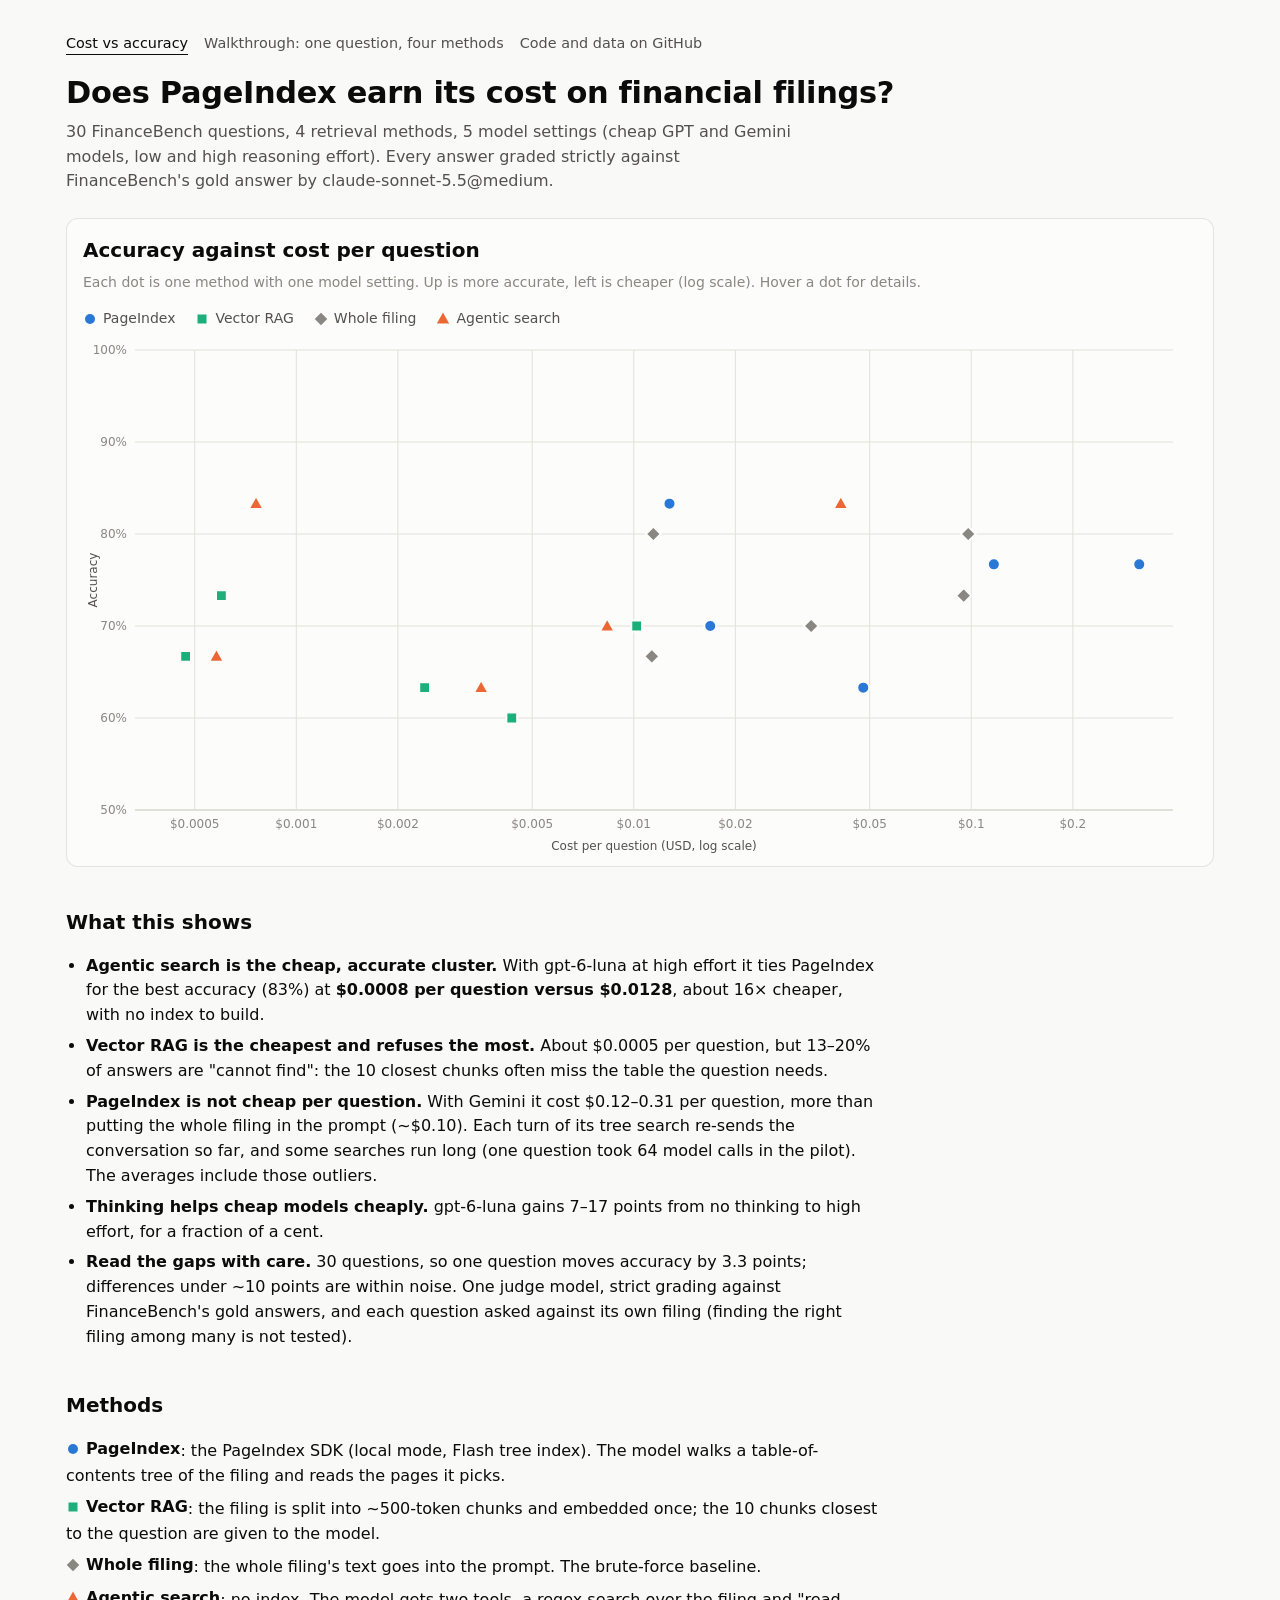
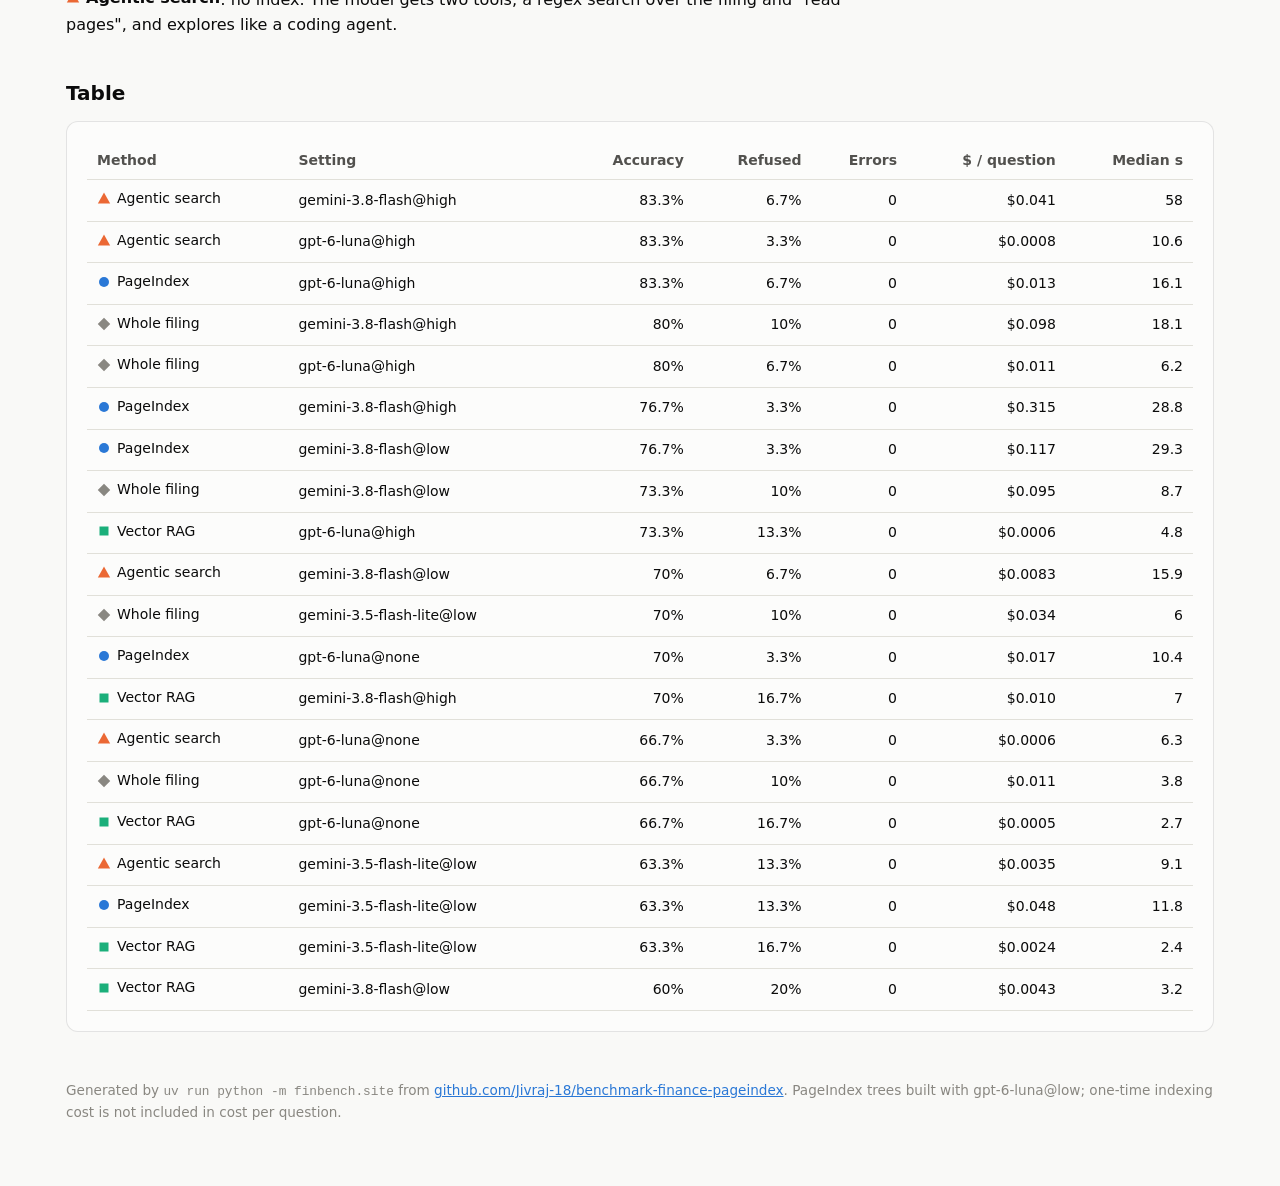
==== docs/index.html @ 3711886d "Add vector RAG, step-by-step walkthroughs, and a GitHub Pages site - vector-rag method: ~500-token c" ====
<!doctype html>
<html lang="en">
<head>
<meta charset="utf-8">
<meta name="viewport" content="width=device-width, initial-scale=1">
<title>PageIndex Cost vs Accuracy</title>
<meta name="description" content="PageIndex, vector RAG, whole-filing and agentic search on FinanceBench: accuracy against cost per question.">
<link rel="stylesheet" href="style.css">
<style>
  .chart-card { padding: 16px 16px 8px; }
  .legend { display: flex; flex-wrap: wrap; gap: 8px 20px; margin: 0 0 8px; font-size: 0.875rem; color: var(--ink-2); }
  #chart { width: 100%; height: auto; display: block; overflow: visible; }
  #chart text { fill: var(--muted); font-size: 12px; font-variant-numeric: tabular-nums; }
  #chart .axis-title { fill: var(--ink-2); font-size: 12px; }
  #chart .grid { stroke: var(--grid); stroke-width: 1; }
  #chart .base { stroke: var(--axis); stroke-width: 1; }
  #chart .mark { stroke: var(--surface); stroke-width: 2; }
  #chart .hit { fill: transparent; cursor: pointer; }
  #chart .hit:focus { outline: none; }
  #chart g.dot:focus-visible .mark, #chart g.dot.active .mark { stroke: var(--ink); }
  #chart .label { fill: var(--ink-2); font-size: 11px; }
  .tip {
    position: fixed; pointer-events: none; z-index: 10; display: none;
    background: var(--raised); color: var(--ink); border: 1px solid var(--border);
    border-radius: 8px; padding: 10px 12px; font-size: 0.8rem; line-height: 1.45;
    box-shadow: 0 4px 16px rgba(0, 0, 0, 0.12); min-width: 200px;
  }
  .tip b { font-weight: 600; }
  .tip .row { display: flex; justify-content: space-between; gap: 16px; }
  .tip .row span:first-child { color: var(--ink-2); }
</style>
</head>
<body>
<main>
  <nav class="site">
    <a href="index.html" aria-current="page">Cost vs accuracy</a>
    <a href="walkthrough.html">Walkthrough: one question, four methods</a>
    <a id="repo-link" href="#">Code and data on GitHub</a>
  </nav>

  <header class="page">
    <h1>Does PageIndex earn its cost on financial filings?</h1>
    <p id="subtitle"></p>
  </header>

  <section class="card chart-card" aria-labelledby="chart-title">
    <h2 id="chart-title" style="margin-top:0">Accuracy against cost per question</h2>
    <p class="small muted" style="margin-top:-6px">Each dot is one method with one model setting. Up is more accurate, left is cheaper (log scale). Hover a dot for details.</p>
    <div class="legend" id="legend"></div>
    <svg id="chart" role="img" aria-labelledby="chart-title"></svg>
  </section>

  <h2>What this shows</h2>
  <!-- Hand-written from the 2026-10-04 pilot (30 questions). Update when results change. -->
  <ul class="findings" id="findings">
    <li><b>Agentic search is the cheap, accurate cluster.</b> With gpt-6-luna at high effort it ties PageIndex for
      the best accuracy (83%) at <b>$0.0008 per question versus $0.0128</b>, about 16× cheaper, with no index to build.</li>
    <li><b>Vector RAG is the cheapest and refuses the most.</b> About $0.0005 per question, but 13–20% of answers are
      "cannot find": the 10 closest chunks often miss the table the question needs.</li>
    <li><b>PageIndex is not cheap per question.</b> With Gemini it cost $0.12–0.31 per question, more than putting
      the whole filing in the prompt (~$0.10). Each turn of its tree search re-sends the conversation so far, and some
      searches run long (one question took 64 model calls in the pilot). The averages include those outliers.</li>
    <li><b>Thinking helps cheap models cheaply.</b> gpt-6-luna gains 7–17 points from no thinking to high effort,
      for a fraction of a cent.</li>
    <li><b>Read the gaps with care.</b> 30 questions, so one question moves accuracy by 3.3 points; differences under
      ~10 points are within noise. One judge model, strict grading against FinanceBench's gold answers, and each
      question asked against its own filing (finding the right filing among many is not tested).</li>
  </ul>

  <h2>Methods</h2>
  <ul class="findings" style="list-style:none;padding-left:0">
    <li><span class="key" data-method="pageindex"></span>: the PageIndex SDK (local mode, Flash tree index). The model walks a table-of-contents tree of the filing and reads the pages it picks.</li>
    <li><span class="key" data-method="vector-rag"></span>: the filing is split into ~500-token chunks and embedded once; the 10 chunks closest to the question are given to the model.</li>
    <li><span class="key" data-method="full-context"></span>: the whole filing's text goes into the prompt. The brute-force baseline.</li>
    <li><span class="key" data-method="agentic-search"></span>: no index. The model gets two tools, a regex search over the filing and "read pages", and explores like a coding agent.</li>
  </ul>

  <h2>Table</h2>
  <div class="card table-wrap">
    <table class="data" id="table">
      <thead><tr>
        <th data-key="method">Method</th><th data-key="config">Setting</th>
        <th class="num" data-key="accuracy_pct">Accuracy</th><th class="num" data-key="refusal_pct">Refused</th>
        <th class="num" data-key="errors">Errors</th><th class="num" data-key="cost_per_q_usd">$ / question</th>
        <th class="num" data-key="median_seconds">Median s</th>
      </tr></thead>
      <tbody></tbody>
    </table>
  </div>

  <footer id="footer"></footer>
</main>
<div class="tip" id="tip" role="tooltip"></div>

<script id="data" type="application/json">{"meta": {"questions": 30, "settings": ["gpt-6-luna@none", "gpt-6-luna@high", "gemini-3.5-flash-lite@low", "gemini-3.8-flash@low", "gemini-3.8-flash@high"], "methods": ["pageindex", "vector-rag", "full-context", "agentic-search"], "judge": "claude-sonnet-5.5@medium", "index_model": "gpt-6-luna@low", "repo": "https://github.com/Jivraj-18/benchmark-finance-pageindex"}, "cells": [{"method": "agentic-search", "config": "gemini-3.5-flash-lite@low", "family": "google", "questions": 30, "errors": 0, "accuracy_pct": 63.3, "refusal_pct": 13.3, "cost_per_q_usd": 0.00353, "median_seconds": 9.1}, {"method": "agentic-search", "config": "gemini-3.8-flash@high", "family": "google", "questions": 30, "errors": 0, "accuracy_pct": 83.3, "refusal_pct": 6.7, "cost_per_q_usd": 0.04106, "median_seconds": 58.0}, {"method": "agentic-search", "config": "gemini-3.8-flash@low", "family": "google", "questions": 30, "errors": 0, "accuracy_pct": 70.0, "refusal_pct": 6.7, "cost_per_q_usd": 0.00834, "median_seconds": 15.9}, {"method": "agentic-search", "config": "gpt-6-luna@high", "family": "openai", "questions": 30, "errors": 0, "accuracy_pct": 83.3, "refusal_pct": 3.3, "cost_per_q_usd": 0.00076, "median_seconds": 10.6}, {"method": "agentic-search", "config": "gpt-6-luna@none", "family": "openai", "questions": 30, "errors": 0, "accuracy_pct": 66.7, "refusal_pct": 3.3, "cost_per_q_usd": 0.00058, "median_seconds": 6.3}, {"method": "full-context", "config": "gemini-3.5-flash-lite@low", "family": "google", "questions": 30, "errors": 0, "accuracy_pct": 70.0, "refusal_pct": 10.0, "cost_per_q_usd": 0.03354, "median_seconds": 6.0}, {"method": "full-context", "config": "gemini-3.8-flash@high", "family": "google", "questions": 30, "errors": 0, "accuracy_pct": 80.0, "refusal_pct": 10.0, "cost_per_q_usd": 0.09795, "median_seconds": 18.1}, {"method": "full-context", "config": "gemini-3.8-flash@low", "family": "google", "questions": 30, "errors": 0, "accuracy_pct": 73.3, "refusal_pct": 10.0, "cost_per_q_usd": 0.09497, "median_seconds": 8.7}, {"method": "full-context", "config": "gpt-6-luna@high", "family": "openai", "questions": 30, "errors": 0, "accuracy_pct": 80.0, "refusal_pct": 6.7, "cost_per_q_usd": 0.01143, "median_seconds": 6.2}, {"method": "full-context", "config": "gpt-6-luna@none", "family": "openai", "questions": 30, "errors": 0, "accuracy_pct": 66.7, "refusal_pct": 10.0, "cost_per_q_usd": 0.01131, "median_seconds": 3.8}, {"method": "pageindex", "config": "gemini-3.5-flash-lite@low", "family": "google", "questions": 30, "errors": 0, "accuracy_pct": 63.3, "refusal_pct": 13.3, "cost_per_q_usd": 0.04786, "median_seconds": 11.8}, {"method": "pageindex", "config": "gemini-3.8-flash@high", "family": "google", "questions": 30, "errors": 0, "accuracy_pct": 76.7, "refusal_pct": 3.3, "cost_per_q_usd": 0.31461, "median_seconds": 28.8}, {"method": "pageindex", "config": "gemini-3.8-flash@low", "family": "google", "questions": 30, "errors": 0, "accuracy_pct": 76.7, "refusal_pct": 3.3, "cost_per_q_usd": 0.11668, "median_seconds": 29.3}, {"method": "pageindex", "config": "gpt-6-luna@high", "family": "openai", "questions": 30, "errors": 0, "accuracy_pct": 83.3, "refusal_pct": 6.7, "cost_per_q_usd": 0.01276, "median_seconds": 16.1}, {"method": "pageindex", "config": "gpt-6-luna@none", "family": "openai", "questions": 30, "errors": 0, "accuracy_pct": 70.0, "refusal_pct": 3.3, "cost_per_q_usd": 0.01685, "median_seconds": 10.4}, {"method": "vector-rag", "config": "gemini-3.5-flash-lite@low", "family": "google", "questions": 30, "errors": 0, "accuracy_pct": 63.3, "refusal_pct": 16.7, "cost_per_q_usd": 0.0024, "median_seconds": 2.4}, {"method": "vector-rag", "config": "gemini-3.8-flash@high", "family": "google", "questions": 30, "errors": 0, "accuracy_pct": 70.0, "refusal_pct": 16.7, "cost_per_q_usd": 0.0102, "median_seconds": 7.0}, {"method": "vector-rag", "config": "gemini-3.8-flash@low", "family": "google", "questions": 30, "errors": 0, "accuracy_pct": 60.0, "refusal_pct": 20.0, "cost_per_q_usd": 0.00435, "median_seconds": 3.2}, {"method": "vector-rag", "config": "gpt-6-luna@high", "family": "openai", "questions": 30, "errors": 0, "accuracy_pct": 73.3, "refusal_pct": 13.3, "cost_per_q_usd": 0.0006, "median_seconds": 4.8}, {"method": "vector-rag", "config": "gpt-6-luna@none", "family": "openai", "questions": 30, "errors": 0, "accuracy_pct": 66.7, "refusal_pct": 16.7, "cost_per_q_usd": 0.00047, "median_seconds": 2.7}]}</script>
<script>
const { meta, cells } = JSON.parse(document.getElementById("data").textContent);
const LABELS = { "pageindex": "PageIndex", "vector-rag": "Vector RAG", "full-context": "Whole filing", "agentic-search": "Agentic search" };
const SHAPES = { "pageindex": "circle", "vector-rag": "square", "full-context": "diamond", "agentic-search": "triangle" };
const fmtCost = c => c >= 0.01 ? "$" + c.toFixed(3) : "$" + c.toFixed(4);

document.getElementById("repo-link").href = meta.repo;
document.getElementById("subtitle").textContent =
  `${meta.questions} FinanceBench questions, ${meta.methods.length} retrieval methods, ${meta.settings.length} model settings ` +
  `(cheap GPT and Gemini models, low and high reasoning effort). Every answer graded strictly against FinanceBench's ` +
  `gold answer by ${meta.judge}.`;
document.getElementById("footer").innerHTML =
  `Generated by <code>uv run python -m finbench.site</code> from <a href="${meta.repo}">${meta.repo.replace("https://", "")}</a>. ` +
  `PageIndex trees built with ${meta.index_model}; one-time indexing cost is not included in cost per question.`;

// marker shapes, centred on 0,0
function shapePath(shape, r) {
  if (shape === "square") { const s = r * 0.9; return `M${-s},${-s}H${s}V${s}H${-s}Z`; }
  if (shape === "diamond") { const s = r * 1.25; return `M0,${-s}L${s},0L0,${s}L${-s},0Z`; }
  if (shape === "triangle") { const s = r * 1.3; return `M0,${-s}L${s * 0.95},${s * 0.7}L${-s * 0.95},${s * 0.7}Z`; }
  return `M${-r},0A${r},${r} 0 1,0 ${r},0A${r},${r} 0 1,0 ${-r},0Z`;
}
function keySvg(method) {
  return `<svg width="14" height="14" viewBox="-7 -7 14 14" aria-hidden="true"><path d="${shapePath(SHAPES[method], 5)}" fill="var(--${method})"/></svg>`;
}
document.querySelectorAll(".key[data-method]").forEach(el => {
  el.innerHTML = keySvg(el.dataset.method) + `<b>${LABELS[el.dataset.method]}</b>`;
});
document.getElementById("legend").innerHTML =
  meta.methods.map(m => `<span class="key">${keySvg(m)}${LABELS[m]}</span>`).join("");

// ---- chart
const svg = document.getElementById("chart");
const tip = document.getElementById("tip");
function draw() {
  const W = Math.max(svg.parentElement.clientWidth - 32, 300), H = Math.round(Math.min(520, Math.max(340, W * 0.55)));
  const M = { top: 12, right: 24, bottom: 48, left: 52 };
  svg.setAttribute("viewBox", `0 0 ${W} ${H}`);
  const costs = cells.map(c => c.cost_per_q_usd).filter(c => c > 0);
  const lo = Math.log10(Math.min(...costs)) - 0.15, hi = Math.log10(Math.max(...costs)) + 0.1;
  const accs = cells.map(c => c.accuracy_pct);
  const yLo = Math.max(0, Math.floor((Math.min(...accs) - 5) / 10) * 10), yHi = 100;
  const x = c => M.left + (Math.log10(c) - lo) / (hi - lo) * (W - M.left - M.right);
  const y = a => M.top + (yHi - a) / (yHi - yLo) * (H - M.top - M.bottom);

  let s = "";
  for (let a = yLo; a <= yHi; a += 10) {
    s += `<line class="${a === yLo ? "base" : "grid"}" x1="${M.left}" x2="${W - M.right}" y1="${y(a)}" y2="${y(a)}"/>`;
    s += `<text x="${M.left - 8}" y="${y(a) + 4}" text-anchor="end">${a}%</text>`;
  }
  const ticks = [];
  for (let e = Math.floor(lo); e <= Math.ceil(hi); e++) for (const m of (W > 700 ? [1, 2, 5] : [1])) {
    const v = m * 10 ** e; if (Math.log10(v) >= lo - 1e-9 && Math.log10(v) <= hi + 1e-9) ticks.push(v);
  }
  for (const v of ticks) {
    s += `<line class="grid" x1="${x(v)}" x2="${x(v)}" y1="${M.top}" y2="${H - M.bottom}"/>`;
    s += `<text x="${x(v)}" y="${H - M.bottom + 18}" text-anchor="middle">$${v < 0.01 ? v.toFixed(4).replace(/0+$/, "") : v.toFixed(2).replace(/0+$/, "").replace(/\.$/, "")}</text>`;
  }
  s += `<text class="axis-title" x="${(M.left + W - M.right) / 2}" y="${H - 8}" text-anchor="middle">Cost per question (USD, log scale)</text>`;
  s += `<text class="axis-title" transform="translate(14 ${(M.top + H - M.bottom) / 2}) rotate(-90)" text-anchor="middle">Accuracy</text>`;

  cells.forEach((c, i) => {
    if (!(c.cost_per_q_usd > 0)) return;
    s += `<g class="dot" tabindex="0" data-i="${i}" transform="translate(${x(c.cost_per_q_usd)} ${y(c.accuracy_pct)})" aria-label="${LABELS[c.method]}, ${c.config}: ${c.accuracy_pct}% at ${fmtCost(c.cost_per_q_usd)} per question">` +
         `<path class="mark" d="${shapePath(SHAPES[c.method], 6)}" fill="var(--${c.method})"/>` +
         `<circle class="hit" r="12"/></g>`;
  });
  svg.innerHTML = s;
  svg.querySelectorAll("g.dot").forEach(g => {
    const show = ev => {
      const c = cells[+g.dataset.i];
      svg.querySelectorAll("g.dot.active").forEach(d => d.classList.remove("active"));
      g.classList.add("active");
      tip.innerHTML = `<div style="margin-bottom:6px">${keySvg(c.method)} <b>${LABELS[c.method]}</b><br><span class="muted">${c.config}</span></div>` +
        [["Accuracy", `${c.accuracy_pct}% of ${c.questions}`], ["Refused", `${c.refusal_pct}%`], ["Errors", c.errors],
         ["Cost / question", fmtCost(c.cost_per_q_usd)], ["Median time", `${c.median_seconds}s`]]
          .map(([k, v]) => `<div class="row"><span>${k}</span><span>${v}</span></div>`).join("");
      tip.style.display = "block";
      const r = (ev && ev.clientX !== undefined) ? { x: ev.clientX, y: ev.clientY } : (() => { const b = g.getBoundingClientRect(); return { x: b.right, y: b.top }; })();
      const tw = tip.offsetWidth, th = tip.offsetHeight;
      tip.style.left = Math.min(r.x + 14, window.innerWidth - tw - 8) + "px";
      tip.style.top = Math.max(8, Math.min(r.y - th / 2, window.innerHeight - th - 8)) + "px";
    };
    const hide = () => { tip.style.display = "none"; g.classList.remove("active"); };
    g.addEventListener("mousemove", show); g.addEventListener("focus", show);
    g.addEventListener("mouseleave", hide); g.addEventListener("blur", hide);
  });
}
draw();
addEventListener("resize", draw);

// ---- table (click a header to sort)
const tbody = document.querySelector("#table tbody");
let sortKey = "accuracy_pct", sortDir = -1;
function table() {
  const rows = [...cells].sort((a, b) => (a[sortKey] > b[sortKey] ? 1 : a[sortKey] < b[sortKey] ? -1 : 0) * sortDir);
  tbody.innerHTML = rows.map(c => `<tr><td><span class="key">${keySvg(c.method)}${LABELS[c.method]}</span></td><td>${c.config}</td>` +
    `<td class="num">${c.accuracy_pct}%</td><td class="num">${c.refusal_pct}%</td><td class="num">${c.errors}</td>` +
    `<td class="num">${c.cost_per_q_usd == null ? "–" : fmtCost(c.cost_per_q_usd)}</td><td class="num">${c.median_seconds ?? "–"}</td></tr>`).join("");
}
document.querySelectorAll("#table th").forEach(th => th.addEventListener("click", () => {
  sortDir = sortKey === th.dataset.key ? -sortDir : -1; sortKey = th.dataset.key; table();
}));
table();
</script>
</body>
</html>
---- docs/style.css ----
/* Shared styles for docs/index.html and docs/walkthrough.html (generated by finbench.site). */

:root {
  color-scheme: light;
  --page: #f9f9f7;
  --surface: #fcfcfb;
  --raised: #ffffff;
  --ink: #0b0b0b;
  --ink-2: #52514e;
  --muted: #898781;
  --grid: #e1e0d9;
  --axis: #c3c2b7;
  --border: rgba(11, 11, 11, 0.10);
  --code-bg: #f1f0ec;
  /* methods: three categorical slots + neutral baseline (validated all-pairs, both modes) */
  --pageindex: #2a78d6;
  --agentic-search: #eb6834;
  --vector-rag: #1baf7a;
  --full-context: #898781;
  /* status: always paired with an icon + label */
  --good: #0ca30c;
  --good-text: #006300;
  --warning: #fab219;
  --serious: #ec835a;
  --critical: #d03b3b;
}

@media (prefers-color-scheme: dark) {
  :root:where(:not([data-theme="light"])) {
    color-scheme: dark;
    --page: #0d0d0d;
    --surface: #1a1a19;
    --raised: #222220;
    --ink: #ffffff;
    --ink-2: #c3c2b7;
    --muted: #898781;
    --grid: #2c2c2a;
    --axis: #383835;
    --border: rgba(255, 255, 255, 0.10);
    --code-bg: #262624;
    --pageindex: #3987e5;
    --agentic-search: #d95926;
    --vector-rag: #199e70;
    --good-text: #0ca30c;
  }
}

:root[data-theme="dark"] {
  color-scheme: dark;
  --page: #0d0d0d;
  --surface: #1a1a19;
  --raised: #222220;
  --ink: #ffffff;
  --ink-2: #c3c2b7;
  --muted: #898781;
  --grid: #2c2c2a;
  --axis: #383835;
  --border: rgba(255, 255, 255, 0.10);
  --code-bg: #262624;
  --pageindex: #3987e5;
  --agentic-search: #d95926;
  --vector-rag: #199e70;
  --good-text: #0ca30c;
}

* { box-sizing: border-box; }

body {
  margin: 0;
  background: var(--page);
  color: var(--ink);
  font: 16px/1.55 system-ui, -apple-system, "Segoe UI", Roboto, sans-serif;
}

main { max-width: 1180px; margin: 0 auto; padding: 32px 16px 64px; }

header.page { margin-bottom: 24px; }
header.page h1 { font-size: 1.9rem; line-height: 1.2; margin: 0 0 8px; letter-spacing: -0.01em; }
header.page p { color: var(--ink-2); margin: 0; max-width: 72ch; }

nav.site { display: flex; gap: 16px; flex-wrap: wrap; margin-bottom: 20px; font-size: 0.9rem; }
nav.site a { color: var(--ink-2); text-decoration: none; border-bottom: 1px solid transparent; }
nav.site a:hover, nav.site a[aria-current="page"] { color: var(--ink); border-bottom-color: var(--ink); }

h2 { font-size: 1.25rem; margin: 40px 0 12px; }
a { color: var(--pageindex); }

.card {
  background: var(--surface);
  border: 1px solid var(--border);
  border-radius: 12px;
  padding: 20px;
}

.muted { color: var(--muted); }
.small { font-size: 0.875rem; }

ul.findings { padding-left: 20px; max-width: 80ch; }
ul.findings li { margin: 6px 0; }

table.data { width: 100%; border-collapse: collapse; font-size: 0.875rem; font-variant-numeric: tabular-nums; }
table.data th, table.data td { padding: 8px 10px; border-bottom: 1px solid var(--grid); text-align: left; }
table.data th { color: var(--ink-2); font-weight: 600; cursor: pointer; white-space: nowrap; }
table.data td.num, table.data th.num { text-align: right; }
.table-wrap { overflow-x: auto; }

/* method key: colour swatch shaped like the chart marker */
.key { display: inline-flex; align-items: center; gap: 6px; white-space: nowrap; }
.key svg { flex: none; }

/* status badge: icon + label, never colour alone */
.badge {
  display: inline-flex; align-items: center; gap: 4px;
  font-size: 0.8rem; font-weight: 600; padding: 2px 8px; border-radius: 999px;
  border: 1px solid currentColor;
}
.badge.correct { color: var(--good-text); }
.badge.incorrect { color: var(--critical); }
.badge.refusal { color: var(--ink-2); }
.badge.error { color: var(--critical); }

pre, code { font-family: ui-monospace, SFMono-Regular, Menlo, Consolas, monospace; font-size: 0.8rem; }
pre {
  background: var(--code-bg); border-radius: 8px; padding: 10px 12px; margin: 6px 0 0;
  white-space: pre-wrap; word-break: break-word; max-height: 320px; overflow: auto;
}

footer { margin-top: 48px; color: var(--muted); font-size: 0.85rem; }
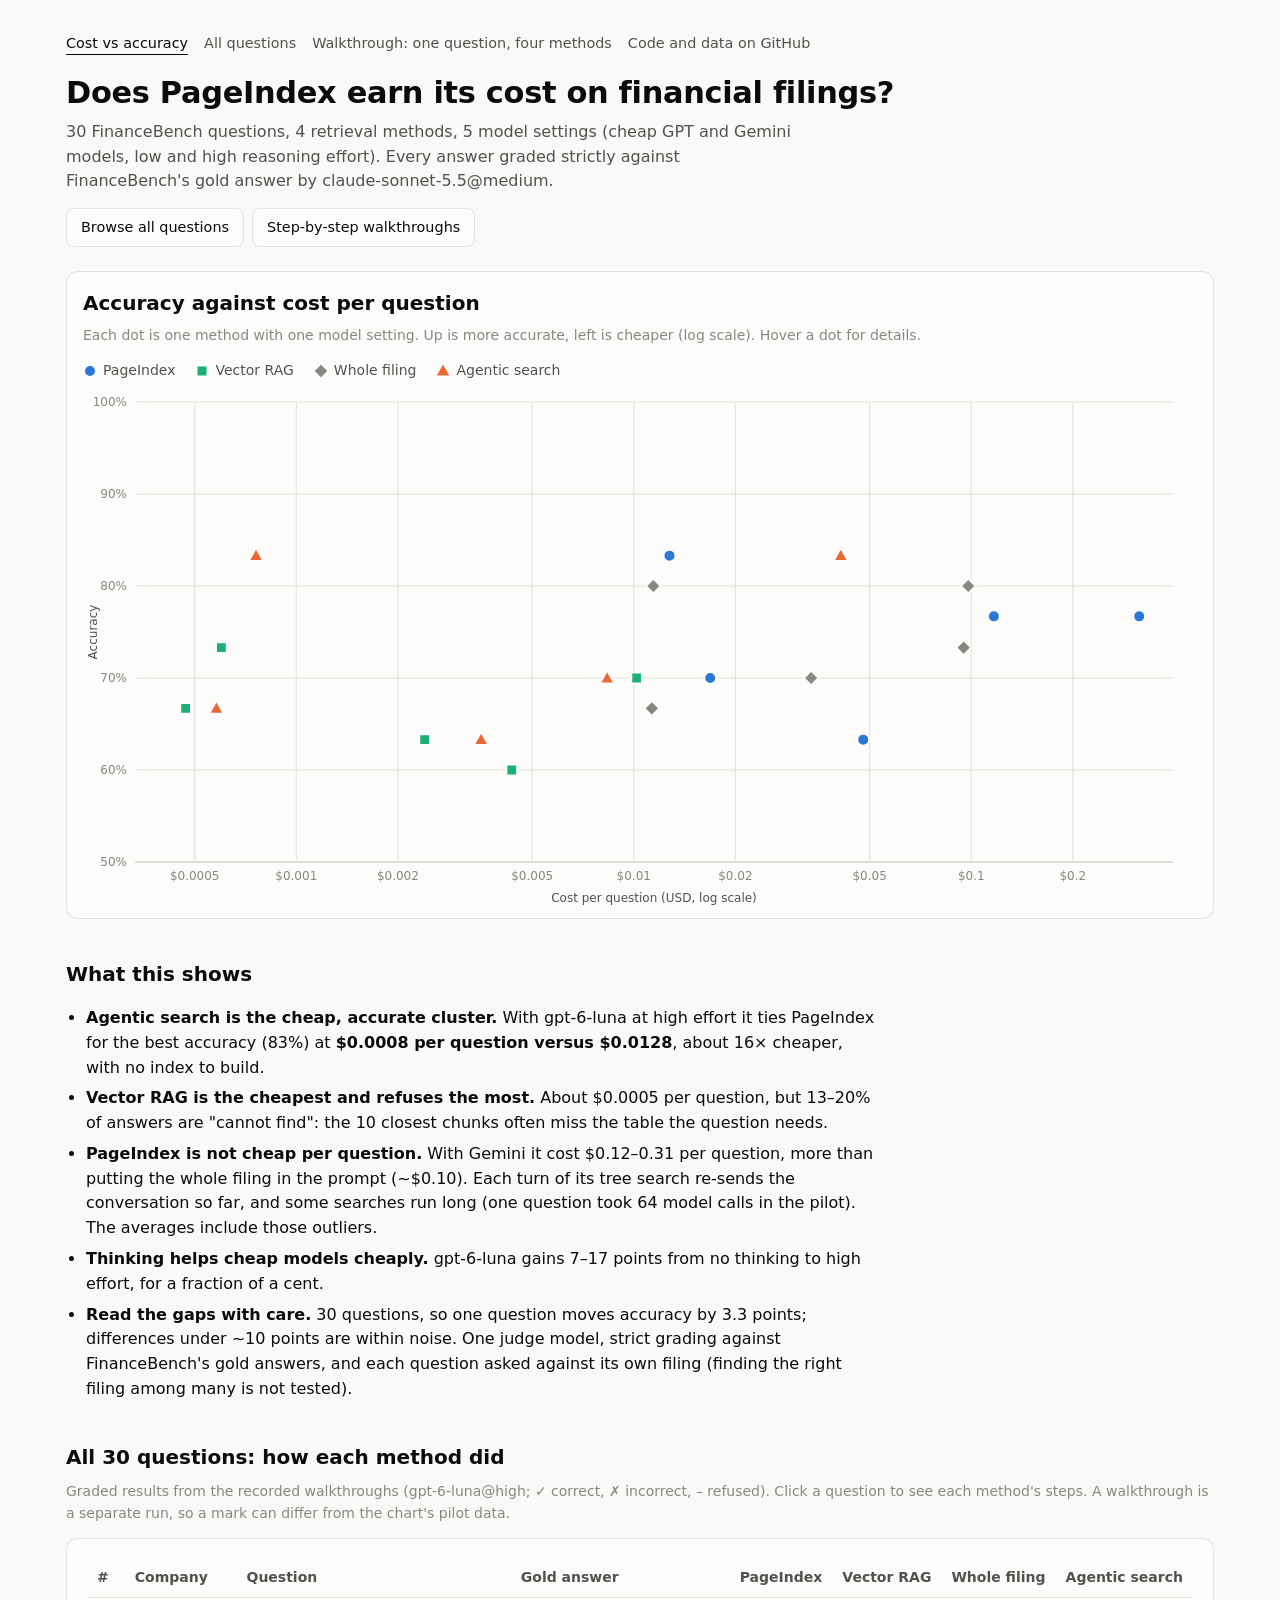
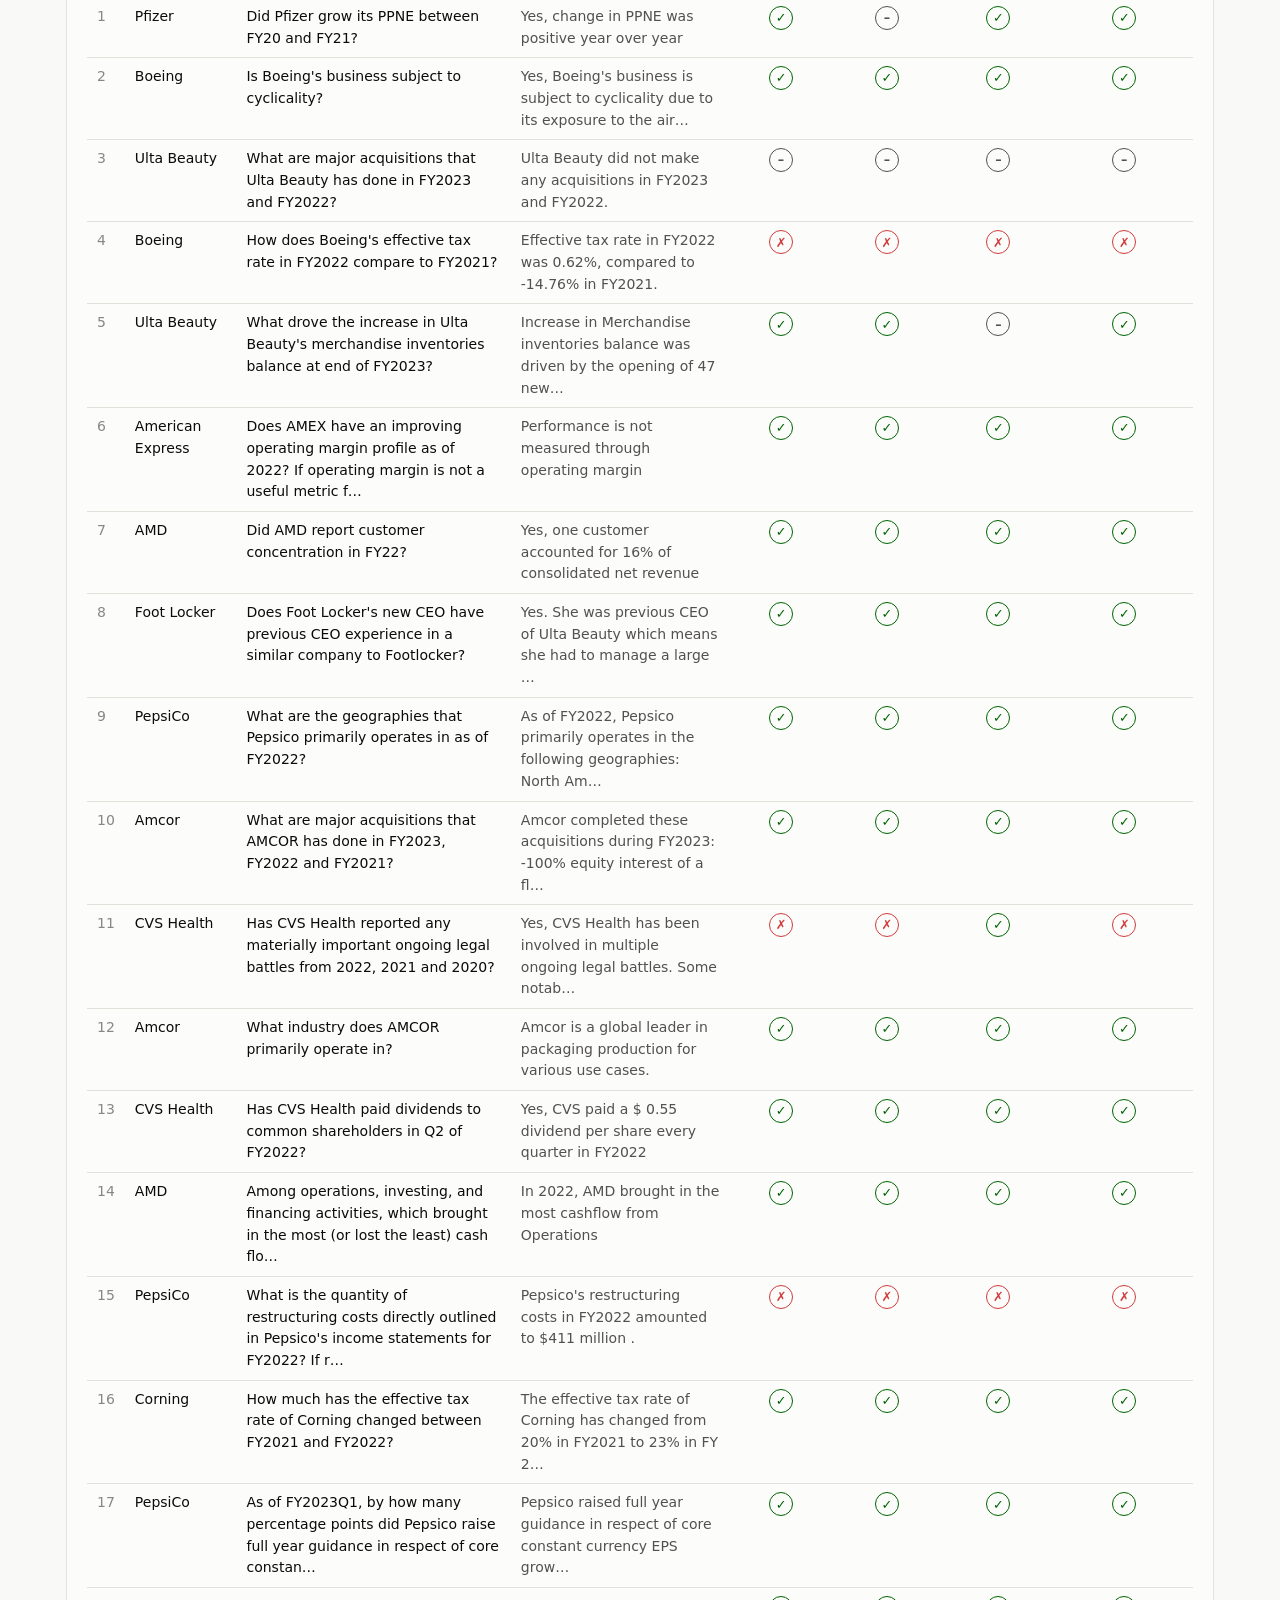
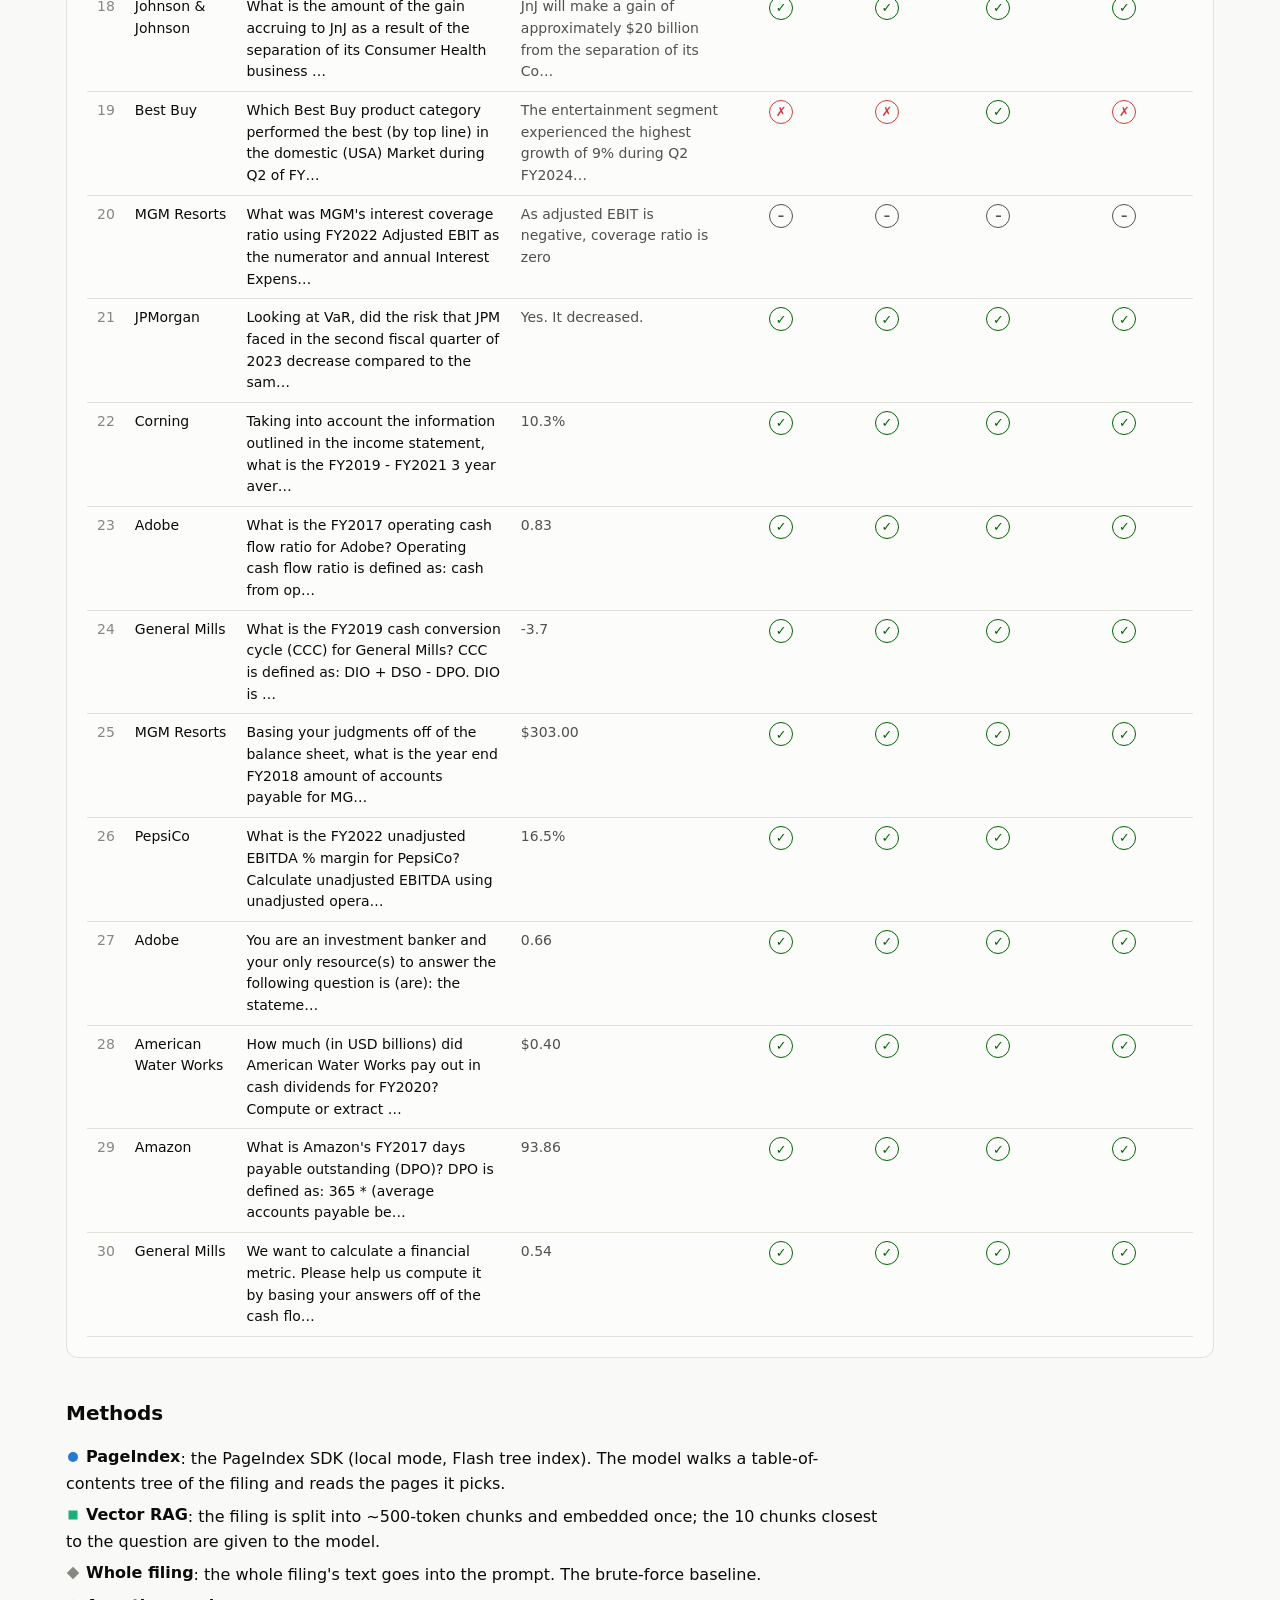
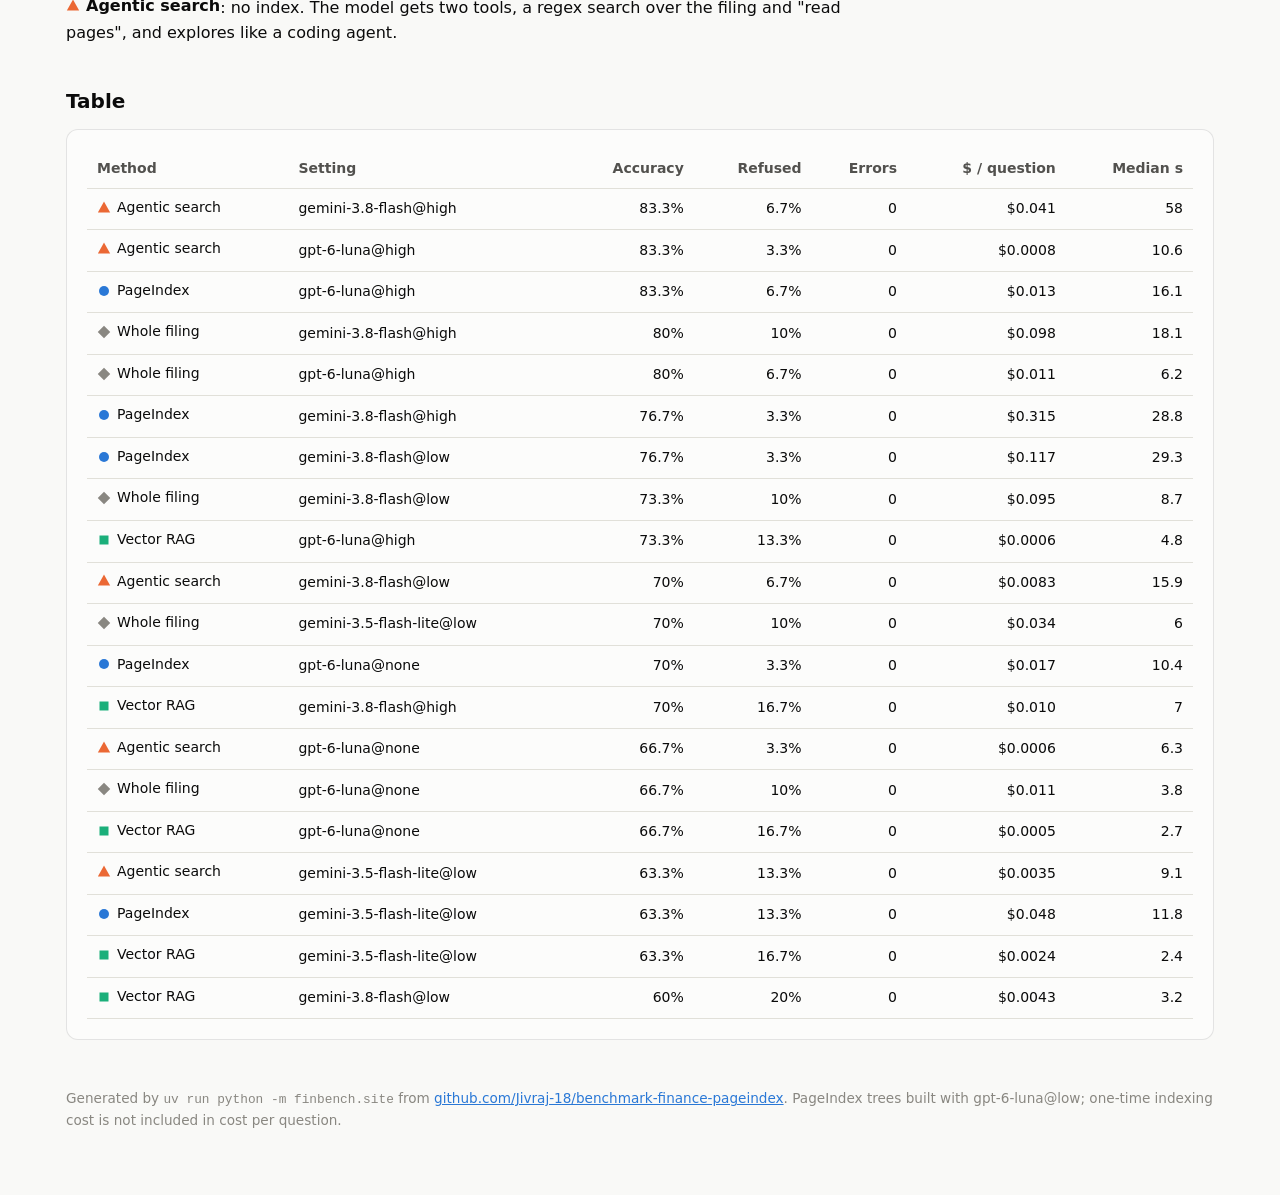
==== commit fd2bc475: "Walkthroughs for all 30 pilot questions; question table and navigation; AI Pipe support - home page:" ====
--- a/docs/index.html
+++ b/docs/index.html
@@ -28,12 +28,24 @@
   .tip b { font-weight: 600; }
   .tip .row { display: flex; justify-content: space-between; gap: 16px; }
   .tip .row span:first-child { color: var(--ink-2); }
+  table.questions th { cursor: default; }
+  table.questions td { vertical-align: top; }
+  table.questions td.center, table.questions th.center { text-align: center; }
+  table.questions tbody tr { cursor: pointer; }
+  table.questions tbody tr:hover, table.questions tbody tr:focus-within { background: var(--code-bg); }
+  table.questions td.q a { color: var(--ink); text-decoration: none; }
+  table.questions td.q a:hover { text-decoration: underline; }
+  table.questions td.gold { color: var(--ink-2); min-width: 22ch; max-width: 34ch; }
+  .v { display: inline-grid; place-items: center; width: 24px; height: 24px; border-radius: 50%;
+       border: 1px solid currentColor; font-weight: 700; font-size: 0.8rem; }
+  .v.correct { color: var(--good-text); } .v.incorrect, .v.error { color: var(--critical); } .v.refusal { color: var(--ink-2); }
 </style>
 </head>
 <body>
 <main>
   <nav class="site">
     <a href="index.html" aria-current="page">Cost vs accuracy</a>
+    <a href="#questions">All questions</a>
     <a href="walkthrough.html">Walkthrough: one question, four methods</a>
     <a id="repo-link" href="#">Code and data on GitHub</a>
   </nav>
@@ -41,6 +53,10 @@
   <header class="page">
     <h1>Does PageIndex earn its cost on financial filings?</h1>
     <p id="subtitle"></p>
+    <p class="cta">
+      <a class="button" href="#questions">Browse all questions</a>
+      <a class="button" href="walkthrough.html">Step-by-step walkthroughs</a>
+    </p>
   </header>
 
   <section class="card chart-card" aria-labelledby="chart-title">
@@ -67,6 +83,18 @@
       question asked against its own filing (finding the right filing among many is not tested).</li>
   </ul>
 
+  <h2 id="questions">All <span id="q-count"></span> questions: how each method did</h2>
+  <p class="small muted" id="q-note" style="margin-top:-4px"></p>
+  <div class="card table-wrap">
+    <table class="data questions" id="qtable">
+      <thead><tr>
+        <th>#</th><th>Company</th><th>Question</th><th>Gold answer</th>
+        <th class="center">PageIndex</th><th class="center">Vector RAG</th><th class="center">Whole filing</th><th class="center">Agentic search</th>
+      </tr></thead>
+      <tbody></tbody>
+    </table>
+  </div>
+
   <h2>Methods</h2>
   <ul class="findings" style="list-style:none;padding-left:0">
     <li><span class="key" data-method="pageindex"></span>: the PageIndex SDK (local mode, Flash tree index). The model walks a table-of-contents tree of the filing and reads the pages it picks.</li>
@@ -92,9 +120,9 @@
 </main>
 <div class="tip" id="tip" role="tooltip"></div>
 
-<script id="data" type="application/json">{"meta": {"questions": 30, "settings": ["gpt-6-luna@none", "gpt-6-luna@high", "gemini-3.5-flash-lite@low", "gemini-3.8-flash@low", "gemini-3.8-flash@high"], "methods": ["pageindex", "vector-rag", "full-context", "agentic-search"], "judge": "claude-sonnet-5.5@medium", "index_model": "gpt-6-luna@low", "repo": "https://github.com/Jivraj-18/benchmark-finance-pageindex"}, "cells": [{"method": "agentic-search", "config": "gemini-3.5-flash-lite@low", "family": "google", "questions": 30, "errors": 0, "accuracy_pct": 63.3, "refusal_pct": 13.3, "cost_per_q_usd": 0.00353, "median_seconds": 9.1}, {"method": "agentic-search", "config": "gemini-3.8-flash@high", "family": "google", "questions": 30, "errors": 0, "accuracy_pct": 83.3, "refusal_pct": 6.7, "cost_per_q_usd": 0.04106, "median_seconds": 58.0}, {"method": "agentic-search", "config": "gemini-3.8-flash@low", "family": "google", "questions": 30, "errors": 0, "accuracy_pct": 70.0, "refusal_pct": 6.7, "cost_per_q_usd": 0.00834, "median_seconds": 15.9}, {"method": "agentic-search", "config": "gpt-6-luna@high", "family": "openai", "questions": 30, "errors": 0, "accuracy_pct": 83.3, "refusal_pct": 3.3, "cost_per_q_usd": 0.00076, "median_seconds": 10.6}, {"method": "agentic-search", "config": "gpt-6-luna@none", "family": "openai", "questions": 30, "errors": 0, "accuracy_pct": 66.7, "refusal_pct": 3.3, "cost_per_q_usd": 0.00058, "median_seconds": 6.3}, {"method": "full-context", "config": "gemini-3.5-flash-lite@low", "family": "google", "questions": 30, "errors": 0, "accuracy_pct": 70.0, "refusal_pct": 10.0, "cost_per_q_usd": 0.03354, "median_seconds": 6.0}, {"method": "full-context", "config": "gemini-3.8-flash@high", "family": "google", "questions": 30, "errors": 0, "accuracy_pct": 80.0, "refusal_pct": 10.0, "cost_per_q_usd": 0.09795, "median_seconds": 18.1}, {"method": "full-context", "config": "gemini-3.8-flash@low", "family": "google", "questions": 30, "errors": 0, "accuracy_pct": 73.3, "refusal_pct": 10.0, "cost_per_q_usd": 0.09497, "median_seconds": 8.7}, {"method": "full-context", "config": "gpt-6-luna@high", "family": "openai", "questions": 30, "errors": 0, "accuracy_pct": 80.0, "refusal_pct": 6.7, "cost_per_q_usd": 0.01143, "median_seconds": 6.2}, {"method": "full-context", "config": "gpt-6-luna@none", "family": "openai", "questions": 30, "errors": 0, "accuracy_pct": 66.7, "refusal_pct": 10.0, "cost_per_q_usd": 0.01131, "median_seconds": 3.8}, {"method": "pageindex", "config": "gemini-3.5-flash-lite@low", "family": "google", "questions": 30, "errors": 0, "accuracy_pct": 63.3, "refusal_pct": 13.3, "cost_per_q_usd": 0.04786, "median_seconds": 11.8}, {"method": "pageindex", "config": "gemini-3.8-flash@high", "family": "google", "questions": 30, "errors": 0, "accuracy_pct": 76.7, "refusal_pct": 3.3, "cost_per_q_usd": 0.31461, "median_seconds": 28.8}, {"method": "pageindex", "config": "gemini-3.8-flash@low", "family": "google", "questions": 30, "errors": 0, "accuracy_pct": 76.7, "refusal_pct": 3.3, "cost_per_q_usd": 0.11668, "median_seconds": 29.3}, {"method": "pageindex", "config": "gpt-6-luna@high", "family": "openai", "questions": 30, "errors": 0, "accuracy_pct": 83.3, "refusal_pct": 6.7, "cost_per_q_usd": 0.01276, "median_seconds": 16.1}, {"method": "pageindex", "config": "gpt-6-luna@none", "family": "openai", "questions": 30, "errors": 0, "accuracy_pct": 70.0, "refusal_pct": 3.3, "cost_per_q_usd": 0.01685, "median_seconds": 10.4}, {"method": "vector-rag", "config": "gemini-3.5-flash-lite@low", "family": "google", "questions": 30, "errors": 0, "accuracy_pct": 63.3, "refusal_pct": 16.7, "cost_per_q_usd": 0.0024, "median_seconds": 2.4}, {"method": "vector-rag", "config": "gemini-3.8-flash@high", "family": "google", "questions": 30, "errors": 0, "accuracy_pct": 70.0, "refusal_pct": 16.7, "cost_per_q_usd": 0.0102, "median_seconds": 7.0}, {"method": "vector-rag", "config": "gemini-3.8-flash@low", "family": "google", "questions": 30, "errors": 0, "accuracy_pct": 60.0, "refusal_pct": 20.0, "cost_per_q_usd": 0.00435, "median_seconds": 3.2}, {"method": "vector-rag", "config": "gpt-6-luna@high", "family": "openai", "questions": 30, "errors": 0, "accuracy_pct": 73.3, "refusal_pct": 13.3, "cost_per_q_usd": 0.0006, "median_seconds": 4.8}, {"method": "vector-rag", "config": "gpt-6-luna@none", "family": "openai", "questions": 30, "errors": 0, "accuracy_pct": 66.7, "refusal_pct": 16.7, "cost_per_q_usd": 0.00047, "median_seconds": 2.7}]}</script>
+<script id="data" type="application/json">{"meta": {"questions": 30, "settings": ["gpt-6-luna@none", "gpt-6-luna@high", "gemini-3.5-flash-lite@low", "gemini-3.8-flash@low", "gemini-3.8-flash@high"], "methods": ["pageindex", "vector-rag", "full-context", "agentic-search"], "judge": "claude-sonnet-5.5@medium", "index_model": "gpt-6-luna@low", "config": "gpt-6-luna@high", "start": "financebench_id_04103", "repo": "https://github.com/Jivraj-18/benchmark-finance-pageindex"}, "cells": [{"method": "agentic-search", "config": "gemini-3.5-flash-lite@low", "family": "google", "questions": 30, "errors": 0, "accuracy_pct": 63.3, "refusal_pct": 13.3, "cost_per_q_usd": 0.00353, "median_seconds": 9.1}, {"method": "agentic-search", "config": "gemini-3.8-flash@high", "family": "google", "questions": 30, "errors": 0, "accuracy_pct": 83.3, "refusal_pct": 6.7, "cost_per_q_usd": 0.04106, "median_seconds": 58.0}, {"method": "agentic-search", "config": "gemini-3.8-flash@low", "family": "google", "questions": 30, "errors": 0, "accuracy_pct": 70.0, "refusal_pct": 6.7, "cost_per_q_usd": 0.00834, "median_seconds": 15.9}, {"method": "agentic-search", "config": "gpt-6-luna@high", "family": "openai", "questions": 30, "errors": 0, "accuracy_pct": 83.3, "refusal_pct": 3.3, "cost_per_q_usd": 0.00076, "median_seconds": 10.6}, {"method": "agentic-search", "config": "gpt-6-luna@none", "family": "openai", "questions": 30, "errors": 0, "accuracy_pct": 66.7, "refusal_pct": 3.3, "cost_per_q_usd": 0.00058, "median_seconds": 6.3}, {"method": "full-context", "config": "gemini-3.5-flash-lite@low", "family": "google", "questions": 30, "errors": 0, "accuracy_pct": 70.0, "refusal_pct": 10.0, "cost_per_q_usd": 0.03354, "median_seconds": 6.0}, {"method": "full-context", "config": "gemini-3.8-flash@high", "family": "google", "questions": 30, "errors": 0, "accuracy_pct": 80.0, "refusal_pct": 10.0, "cost_per_q_usd": 0.09795, "median_seconds": 18.1}, {"method": "full-context", "config": "gemini-3.8-flash@low", "family": "google", "questions": 30, "errors": 0, "accuracy_pct": 73.3, "refusal_pct": 10.0, "cost_per_q_usd": 0.09497, "median_seconds": 8.7}, {"method": "full-context", "config": "gpt-6-luna@high", "family": "openai", "questions": 30, "errors": 0, "accuracy_pct": 80.0, "refusal_pct": 6.7, "cost_per_q_usd": 0.01143, "median_seconds": 6.2}, {"method": "full-context", "config": "gpt-6-luna@none", "family": "openai", "questions": 30, "errors": 0, "accuracy_pct": 66.7, "refusal_pct": 10.0, "cost_per_q_usd": 0.01131, "median_seconds": 3.8}, {"method": "pageindex", "config": "gemini-3.5-flash-lite@low", "family": "google", "questions": 30, "errors": 0, "accuracy_pct": 63.3, "refusal_pct": 13.3, "cost_per_q_usd": 0.04786, "median_seconds": 11.8}, {"method": "pageindex", "config": "gemini-3.8-flash@high", "family": "google", "questions": 30, "errors": 0, "accuracy_pct": 76.7, "refusal_pct": 3.3, "cost_per_q_usd": 0.31461, "median_seconds": 28.8}, {"method": "pageindex", "config": "gemini-3.8-flash@low", "family": "google", "questions": 30, "errors": 0, "accuracy_pct": 76.7, "refusal_pct": 3.3, "cost_per_q_usd": 0.11668, "median_seconds": 29.3}, {"method": "pageindex", "config": "gpt-6-luna@high", "family": "openai", "questions": 30, "errors": 0, "accuracy_pct": 83.3, "refusal_pct": 6.7, "cost_per_q_usd": 0.01276, "median_seconds": 16.1}, {"method": "pageindex", "config": "gpt-6-luna@none", "family": "openai", "questions": 30, "errors": 0, "accuracy_pct": 70.0, "refusal_pct": 3.3, "cost_per_q_usd": 0.01685, "median_seconds": 10.4}, {"method": "vector-rag", "config": "gemini-3.5-flash-lite@low", "family": "google", "questions": 30, "errors": 0, "accuracy_pct": 63.3, "refusal_pct": 16.7, "cost_per_q_usd": 0.0024, "median_seconds": 2.4}, {"method": "vector-rag", "config": "gemini-3.8-flash@high", "family": "google", "questions": 30, "errors": 0, "accuracy_pct": 70.0, "refusal_pct": 16.7, "cost_per_q_usd": 0.0102, "median_seconds": 7.0}, {"method": "vector-rag", "config": "gemini-3.8-flash@low", "family": "google", "questions": 30, "errors": 0, "accuracy_pct": 60.0, "refusal_pct": 20.0, "cost_per_q_usd": 0.00435, "median_seconds": 3.2}, {"method": "vector-rag", "config": "gpt-6-luna@high", "family": "openai", "questions": 30, "errors": 0, "accuracy_pct": 73.3, "refusal_pct": 13.3, "cost_per_q_usd": 0.0006, "median_seconds": 4.8}, {"method": "vector-rag", "config": "gpt-6-luna@none", "family": "openai", "questions": 30, "errors": 0, "accuracy_pct": 66.7, "refusal_pct": 16.7, "cost_per_q_usd": 0.00047, "median_seconds": 2.7}], "questions": [{"n": 1, "id": "financebench_id_00302", "company": "Pfizer", "question": "Did Pfizer grow its PPNE between FY20 and FY21?", "gold": "Yes, change in PPNE was positive year over year", "results": {"pageindex": {"verdict": "correct", "cost": 0.01127864}, "vector-rag": {"verdict": "refusal", "cost": 0.00010635}, "full-context": {"verdict": "correct", "cost": 0.00162533}, "agentic-search": {"verdict": "correct", "cost": 0.00053846}}}, {"n": 2, "id": "financebench_id_00464", "company": "Boeing", "question": "Is Boeing's business subject to cyclicality?", "gold": "Yes, Boeing's business is subject to cyclicality due to its exposure to the airline industry which is a cyclical industry.", "results": {"pageindex": {"verdict": "correct", "cost": 0.028310000000000023}, "vector-rag": {"verdict": "correct", "cost": 0.00042097}, "full-context": {"verdict": "correct", "cost": 0.0112051}, "agentic-search": {"verdict": "correct", "cost": 0.0004536}}}, {"n": 3, "id": "financebench_id_00521", "company": "Ulta Beauty", "question": "What are major acquisitions that Ulta Beauty has done in FY2023 and FY2022?", "gold": "Ulta Beauty did not make any acquisitions in FY2023 and FY2022.", "results": {"pageindex": {"verdict": "refusal", "cost": 0.015659040000000003}, "vector-rag": {"verdict": "refusal", "cost": 0.00010037}, "full-context": {"verdict": "refusal", "cost": 0.0012040899999999999}, "agentic-search": {"verdict": "refusal", "cost": 0.00116418}}}, {"n": 4, "id": "financebench_id_00585", "company": "Boeing", "question": "How does Boeing's effective tax rate in FY2022 compare to FY2021?", "gold": "Effective tax rate in FY2022 was 0.62%, compared to  -14.76% in FY2021.", "results": {"pageindex": {"verdict": "incorrect", "cost": 0.02698952000000002}, "vector-rag": {"verdict": "incorrect", "cost": 0.00065061}, "full-context": {"verdict": "incorrect", "cost": 0.011230400000000001}, "agentic-search": {"verdict": "incorrect", "cost": 0.000379}}}, {"n": 5, "id": "financebench_id_00603", "company": "Ulta Beauty", "question": "What drove the increase in Ulta Beauty's merchandise inventories balance at end of FY2023?", "gold": "Increase in Merchandise inventories balance was driven by the opening of 47 new stores. The answer here assumes FY2023 refers to the 12 months ended on January 28, 2023 (although the company refers to this period as its fiscal 2022.", "results": {"pageindex": {"verdict": "correct", "cost": 0.00826704}, "vector-rag": {"verdict": "correct", "cost": 0.000573}, "full-context": {"verdict": "refusal", "cost": 0.0006589}, "agentic-search": {"verdict": "correct", "cost": 0.00110918}}}, {"n": 6, "id": "financebench_id_00723", "company": "American Express", "question": "Does AMEX have an improving operating margin profile as of 2022? If operating margin is not a useful metric for a company like this, then state that and explain why.", "gold": "Performance is not measured through operating margin", "results": {"pageindex": {"verdict": "correct", "cost": 0.057413920000000014}, "vector-rag": {"verdict": "correct", "cost": 0.00097078}, "full-context": {"verdict": "correct", "cost": 0.017994600000000003}, "agentic-search": {"verdict": "correct", "cost": 0.0016646699999999998}}}, {"n": 7, "id": "financebench_id_00757", "company": "AMD", "question": "Did AMD report customer concentration in FY22?", "gold": "Yes, one customer accounted for 16% of consolidated net revenue", "results": {"pageindex": {"verdict": "correct", "cost": 0.019760640000000003}, "vector-rag": {"verdict": "correct", "cost": 0.00047797}, "full-context": {"verdict": "correct", "cost": 0.0088415}, "agentic-search": {"verdict": "correct", "cost": 0.00027670000000000006}}}, {"n": 8, "id": "financebench_id_00839", "company": "Foot Locker", "question": "Does Foot Locker's new CEO have previous CEO experience in a similar company to Footlocker?", "gold": "Yes. She was previous CEO of Ulta Beauty which means she had to manage a large retail company that has brick and mortar + online business. So yes she was a CEO in a similar company to Foot Locker before this.", "results": {"pageindex": {"verdict": "correct", "cost": 0.009111359999999995}, "vector-rag": {"verdict": "correct", "cost": 0.00045704000000000003}, "full-context": {"verdict": "correct", "cost": 0.0018433000000000002}, "agentic-search": {"verdict": "correct", "cost": 0.0005250900000000001}}}, {"n": 9, "id": "financebench_id_01009", "company": "PepsiCo", "question": "What are the geographies that Pepsico primarily operates in as of FY2022?", "gold": "As of FY2022, Pepsico primarily operates in the following geographies: North America, Latin America, Europe, Africa, Middle East, South Asia, Asia Pacific, Australia, New Zealand and China.", "results": {"pageindex": {"verdict": "correct", "cost": 0.04220751999999997}, "vector-rag": {"verdict": "correct", "cost": 0.00057844}, "full-context": {"verdict": "correct", "cost": 0.026238400000000002}, "agentic-search": {"verdict": "correct", "cost": 0.0005655100000000001}}}, {"n": 10, "id": "financebench_id_01079", "company": "Amcor", "question": "What are major acquisitions that AMCOR has done in FY2023, FY2022 and FY2021?", "gold": "Amcor completed these acquisitions during FY2023:\n-100% equity interest of a flexibles manufacturing company in the Czech Republic\n- 100% equity interest in a medical device packaging manufacturing site in\nShanghai, China.\n-acquisition of a New Zealand-based leading manufacturer of state-of-the-art, automated protein\npackaging machines.", "results": {"pageindex": {"verdict": "correct", "cost": 0.02238504000000001}, "vector-rag": {"verdict": "correct", "cost": 0.00074836}, "full-context": {"verdict": "correct", "cost": 0.0107416}, "agentic-search": {"verdict": "correct", "cost": 0.0014465900000000002}}}, {"n": 11, "id": "financebench_id_01107", "company": "CVS Health", "question": "Has CVS Health reported any materially important ongoing legal battles from 2022, 2021 and 2020?", "gold": "Yes, CVS Health has been involved in multiple ongoing legal battles. Some notable legal dispute areas for CVS are: (1) usual and customary pricing litigation: where it's claimed that CVS\u00e2\u0080\u0099s retail pharmacies overcharged for prescription drugs; (2) PBM litigation and investigations: where it's claimed that that rebate agreements between the drug manufacturers and PBMs caused inflated prices for certain drug products; and (3) controlled substances litigation: legal matters around opioids for which CVS has agreed to pay up to $4.3 billion to claimants in remediation and $625 million to attorneys and fees", "results": {"pageindex": {"verdict": "incorrect", "cost": 0.06273296000000005}, "vector-rag": {"verdict": "incorrect", "cost": 0.00063918}, "full-context": {"verdict": "correct", "cost": 0.0023293599999999995}, "agentic-search": {"verdict": "incorrect", "cost": 0.00430006}}}, {"n": 12, "id": "financebench_id_01148", "company": "Amcor", "question": "What industry does AMCOR primarily operate in?", "gold": "Amcor is a global leader in packaging production for various use cases.", "results": {"pageindex": {"verdict": "correct", "cost": 0.021094560000000005}, "vector-rag": {"verdict": "correct", "cost": 0.00035687}, "full-context": {"verdict": "correct", "cost": 0.010504800000000002}, "agentic-search": {"verdict": "correct", "cost": 0.00041492000000000005}}}, {"n": 13, "id": "financebench_id_01244", "company": "CVS Health", "question": "Has CVS Health paid dividends to common shareholders in Q2 of FY2022?", "gold": "Yes, CVS paid a $ 0.55 dividend per share every quarter in FY2022", "results": {"pageindex": {"verdict": "correct", "cost": 0.06202128000000001}, "vector-rag": {"verdict": "correct", "cost": 0.00053158}, "full-context": {"verdict": "correct", "cost": 0.017734200000000002}, "agentic-search": {"verdict": "correct", "cost": 0.0014546700000000001}}}, {"n": 14, "id": "financebench_id_01279", "company": "AMD", "question": "Among operations, investing, and financing activities, which brought in the most (or lost the least) cash flow for AMD in FY22?", "gold": "In 2022, AMD brought in the most cashflow from Operations", "results": {"pageindex": {"verdict": "correct", "cost": 0.03872007999999998}, "vector-rag": {"verdict": "correct", "cost": 0.00053034}, "full-context": {"verdict": "correct", "cost": 0.008879399999999999}, "agentic-search": {"verdict": "correct", "cost": 0.0005045}}}, {"n": 15, "id": "financebench_id_01328", "company": "PepsiCo", "question": "What is the quantity of restructuring costs directly outlined in Pepsico's income statements for FY2022? If restructuring costs are not explicitly outlined then state 0.", "gold": "Pepsico's restructuring costs in FY2022 amounted to $411 million .", "results": {"pageindex": {"verdict": "incorrect", "cost": 0.04118472000000002}, "vector-rag": {"verdict": "incorrect", "cost": 0.00055629}, "full-context": {"verdict": "incorrect", "cost": 0.026193900000000003}, "agentic-search": {"verdict": "incorrect", "cost": 0.00120859}}}, {"n": 16, "id": "financebench_id_01346", "company": "Corning", "question": "How much has the effective tax rate of Corning changed between FY2021 and FY2022?", "gold": "The effective tax rate of Corning has changed from 20% in FY2021 to 23% in FY 2022.", "results": {"pageindex": {"verdict": "correct", "cost": 0.006540159999999999}, "vector-rag": {"verdict": "correct", "cost": 0.0004869}, "full-context": {"verdict": "correct", "cost": 0.0104618}, "agentic-search": {"verdict": "correct", "cost": 0.0004956}}}, {"n": 17, "id": "financebench_id_01476", "company": "PepsiCo", "question": "As of FY2023Q1, by how many percentage points did Pepsico raise full year guidance in respect of core constant currency EPS growth?", "gold": "Pepsico raised full year guidance in respect of core constant currency EPS growth by 1 percentage point.", "results": {"pageindex": {"verdict": "correct", "cost": 0.0102612}, "vector-rag": {"verdict": "correct", "cost": 0.0005115}, "full-context": {"verdict": "correct", "cost": 0.0009626}, "agentic-search": {"verdict": "correct", "cost": 0.0004111}}}, {"n": 18, "id": "financebench_id_01490", "company": "Johnson & Johnson", "question": "What is the amount of the gain accruing to JnJ as a result of the separation of its Consumer Health business segment, as of August 30, 2023?", "gold": "JnJ will make a gain of approximately $20 billion from the separation of its Consumer Health business segment.", "results": {"pageindex": {"verdict": "correct", "cost": 0.00873384}, "vector-rag": {"verdict": "correct", "cost": 0.00045198000000000005}, "full-context": {"verdict": "correct", "cost": 0.0017125}, "agentic-search": {"verdict": "correct", "cost": 0.00079317}}}, {"n": 19, "id": "financebench_id_01902", "company": "Best Buy", "question": "Which Best Buy product category performed the best (by top line) in the domestic (USA) Market during Q2 of FY2024?", "gold": "The entertainment segment experienced the highest growth of 9% during Q2 FY2024, primarily from gaming division.", "results": {"pageindex": {"verdict": "incorrect", "cost": 0.011589440000000001}, "vector-rag": {"verdict": "incorrect", "cost": 0.00074934}, "full-context": {"verdict": "correct", "cost": 0.0025874}, "agentic-search": {"verdict": "incorrect", "cost": 0.00038099}}}, {"n": 20, "id": "financebench_id_01911", "company": "MGM Resorts", "question": "What was MGM's interest coverage ratio using FY2022 Adjusted EBIT as the numerator and annual Interest Expense as the denominator?", "gold": "As adjusted EBIT is negative, coverage ratio is zero", "results": {"pageindex": {"verdict": "refusal", "cost": 0.014569119999999996}, "vector-rag": {"verdict": "refusal", "cost": 0.00059478}, "full-context": {"verdict": "refusal", "cost": 0.0013892}, "agentic-search": {"verdict": "refusal", "cost": 0.0011214}}}, {"n": 21, "id": "financebench_id_02049", "company": "JPMorgan", "question": "Looking at VaR, did the risk that JPM faced in the second fiscal quarter of 2023 decrease compared to the same period in the prior year?", "gold": "Yes. It decreased.", "results": {"pageindex": {"verdict": "correct", "cost": 0.06318120000000003}, "vector-rag": {"verdict": "correct", "cost": 0.0005900600000000001}, "full-context": {"verdict": "correct", "cost": 0.019080299999999998}, "agentic-search": {"verdict": "correct", "cost": 0.00056784}}}, {"n": 22, "id": "financebench_id_02981", "company": "Corning", "question": "Taking into account the information outlined in the income statement, what is the FY2019 - FY2021 3 year average unadjusted operating income % margin for Corning? Answer in units of percents and round to one decimal place.", "gold": "10.3%", "results": {"pageindex": {"verdict": "correct", "cost": 0.0103582}, "vector-rag": {"verdict": "correct", "cost": 0.0005859400000000001}, "full-context": {"verdict": "correct", "cost": 0.015156300000000001}, "agentic-search": {"verdict": "correct", "cost": 0.00057843}}}, {"n": 23, "id": "financebench_id_03856", "company": "Adobe", "question": "What is the FY2017 operating cash flow ratio for Adobe? Operating cash flow ratio is defined as: cash from operations / total current liabilities. Round your answer to two decimal places. Please utilize information provided primarily within the balance sheet and the cash flow statement.", "gold": "0.83", "results": {"pageindex": {"verdict": "correct", "cost": 0.027286479999999988}, "vector-rag": {"verdict": "correct", "cost": 0.00056186}, "full-context": {"verdict": "correct", "cost": 0.0086791}, "agentic-search": {"verdict": "correct", "cost": 0.0004981300000000001}}}, {"n": 24, "id": "financebench_id_04103", "company": "General Mills", "question": "What is the FY2019 cash conversion cycle (CCC) for General Mills? CCC is defined as: DIO + DSO - DPO. DIO is defined as: 365 * (average inventory between FY2018 and FY2019) / (FY2019 COGS). DSO is defined as: 365 * (average accounts receivable between FY2018 and FY2019) / (FY2019 Revenue). DPO is defined as: 365 * (average accounts payable between FY2018 and FY2019) / (FY2019 COGS + change in inventory between FY2018 and FY2019). Round your answer to two decimal places. Address the question by using the line items and information shown within the income statement and the balance sheet.", "gold": "-3.7", "results": {"pageindex": {"verdict": "correct", "cost": 0.00906464}, "vector-rag": {"verdict": "correct", "cost": 0.00095617}, "full-context": {"verdict": "correct", "cost": 0.0105403}, "agentic-search": {"verdict": "correct", "cost": 0.0012373400000000002}}}, {"n": 25, "id": "financebench_id_04171", "company": "MGM Resorts", "question": "Basing your judgments off of the balance sheet, what is the year end FY2018 amount of accounts payable for MGM Resorts? Answer in USD millions.", "gold": "$303.00", "results": {"pageindex": {"verdict": "correct", "cost": 0.0019869199999999997}, "vector-rag": {"verdict": "correct", "cost": 0.0006082300000000001}, "full-context": {"verdict": "correct", "cost": 0.0152306}, "agentic-search": {"verdict": "correct", "cost": 0.0004365}}}, {"n": 26, "id": "financebench_id_04481", "company": "PepsiCo", "question": "What is the FY2022 unadjusted EBITDA % margin for PepsiCo? Calculate unadjusted EBITDA using unadjusted operating income and D&A (from cash flow statement). Give a response to the question by relying on the details shown in the statement of cash flows and the P&L statement.", "gold": "16.5%", "results": {"pageindex": {"verdict": "correct", "cost": 0.03904576000000001}, "vector-rag": {"verdict": "correct", "cost": 0.0005200599999999999}, "full-context": {"verdict": "correct", "cost": 0.0261977}, "agentic-search": {"verdict": "correct", "cost": 0.0007472000000000001}}}, {"n": 27, "id": "financebench_id_04735", "company": "Adobe", "question": "You are an investment banker and your only resource(s) to answer the following question is (are): the statement of financial position and the cash flow statement. Here's the question: what is the FY2015 operating cash flow ratio for Adobe? Operating cash flow ratio is defined as: cash from operations / total current liabilities. Round your answer to two decimal places.", "gold": "0.66", "results": {"pageindex": {"verdict": "correct", "cost": 0.021715560000000002}, "vector-rag": {"verdict": "correct", "cost": 0.00059229}, "full-context": {"verdict": "correct", "cost": 0.0094486}, "agentic-search": {"verdict": "correct", "cost": 0.00049827}}}, {"n": 28, "id": "financebench_id_05718", "company": "American Water Works", "question": "How much (in USD billions) did American Water Works pay out in cash dividends for FY2020? Compute or extract the answer by primarily using the details outlined in the statement of cash flows.", "gold": "$0.40", "results": {"pageindex": {"verdict": "correct", "cost": 0.008815800000000004}, "vector-rag": {"verdict": "correct", "cost": 0.0022621699999999995}, "full-context": {"verdict": "correct", "cost": 0.0130845}, "agentic-search": {"verdict": "correct", "cost": 0.0004908}}}, {"n": 29, "id": "financebench_id_06655", "company": "Amazon", "question": "What is Amazon's FY2017 days payable outstanding (DPO)? DPO is defined as: 365 * (average accounts payable between FY2016 and FY2017) / (FY2017 COGS + change in inventory between FY2016 and FY2017). Round your answer to two decimal places. Address the question by using the line items and information shown within the balance sheet and the P&L statement.", "gold": "93.86", "results": {"pageindex": {"verdict": "correct", "cost": 0.0009911}, "vector-rag": {"verdict": "correct", "cost": 0.00062868}, "full-context": {"verdict": "correct", "cost": 0.0066275}, "agentic-search": {"verdict": "correct", "cost": 0.00068994}}}, {"n": 30, "id": "financebench_id_10136", "company": "General Mills", "question": "We want to calculate a financial metric. Please help us compute it by basing your answers off of the cash flow statement and the income statement. Here's the question: what is the FY2022 retention ratio (using total cash dividends paid and net income attributable to shareholders) for General Mills? Round answer to two decimal places.", "gold": "0.54", "results": {"pageindex": {"verdict": "correct", "cost": 0.020491240000000008}, "vector-rag": {"verdict": "correct", "cost": 0.00071158}, "full-context": {"verdict": "correct", "cost": 0.0093306}, "agentic-search": {"verdict": "correct", "cost": 0.00098342}}}]}</script>
 <script>
-const { meta, cells } = JSON.parse(document.getElementById("data").textContent);
+const { meta, cells, questions } = JSON.parse(document.getElementById("data").textContent);
 const LABELS = { "pageindex": "PageIndex", "vector-rag": "Vector RAG", "full-context": "Whole filing", "agentic-search": "Agentic search" };
 const SHAPES = { "pageindex": "circle", "vector-rag": "square", "full-context": "diamond", "agentic-search": "triangle" };
 const fmtCost = c => c >= 0.01 ? "$" + c.toFixed(3) : "$" + c.toFixed(4);
@@ -193,6 +221,28 @@
     `<td class="num">${c.accuracy_pct}%</td><td class="num">${c.refusal_pct}%</td><td class="num">${c.errors}</td>` +
     `<td class="num">${c.cost_per_q_usd == null ? "–" : fmtCost(c.cost_per_q_usd)}</td><td class="num">${c.median_seconds ?? "–"}</td></tr>`).join("");
 }
+// ---- all questions: one row per question, each method's verdict; a row opens its walkthrough
+const ICONS = { correct: "✓", incorrect: "✗", refusal: "–", error: "!" };
+const escq = s => String(s ?? "").replace(/[&<>"]/g, ch => ({ "&": "&amp;", "<": "&lt;", ">": "&gt;", '"': "&quot;" }[ch]));
+const short = (s, n) => s.length > n ? s.slice(0, n - 1) + "…" : s;
+document.getElementById("q-count").textContent = questions.length;
+document.getElementById("q-note").textContent =
+  `Graded results from the recorded walkthroughs (${meta.config}; ✓ correct, ✗ incorrect, – refused). ` +
+  `Click a question to see each method's steps. A walkthrough is a separate run, so a mark can differ from the chart's pilot data.`;
+document.querySelector("#qtable tbody").innerHTML = questions.map(q => {
+  const href = `walkthrough.html#${q.id}`;
+  const marks = meta.methods.map(m => {
+    const r = q.results[m];
+    return r ? `<td class="center"><span class="v ${r.verdict}" title="${LABELS[m]}: ${r.verdict}" aria-label="${LABELS[m]}: ${r.verdict}">${ICONS[r.verdict] || "?"}</span></td>`
+             : `<td class="center muted">·</td>`;
+  }).join("");
+  return `<tr data-href="${href}"><td class="muted">${q.n}</td><td>${escq(q.company)}</td>` +
+    `<td class="q"><a href="${href}">${escq(short(q.question, 110))}</a></td><td class="gold">${escq(short(q.gold, 80))}</td>${marks}</tr>`;
+}).join("");
+document.querySelectorAll("#qtable tbody tr").forEach(tr => tr.addEventListener("click", e => {
+  if (!e.target.closest("a")) location.href = tr.dataset.href;
+}));
+
 document.querySelectorAll("#table th").forEach(th => th.addEventListener("click", () => {
   sortDir = sortKey === th.dataset.key ? -sortDir : -1; sortKey = th.dataset.key; table();
 }));
--- a/docs/style.css
+++ b/docs/style.css
@@ -126,3 +126,10 @@
 }
 
 footer { margin-top: 48px; color: var(--muted); font-size: 0.85rem; }
+
+.cta { display: flex; flex-wrap: wrap; gap: 8px; margin-top: 14px !important; }
+a.button {
+  display: inline-block; font-size: 0.9rem; padding: 7px 14px; border-radius: 8px; text-decoration: none;
+  background: var(--surface); color: var(--ink); border: 1px solid var(--border);
+}
+a.button:hover { border-color: var(--ink-2); }
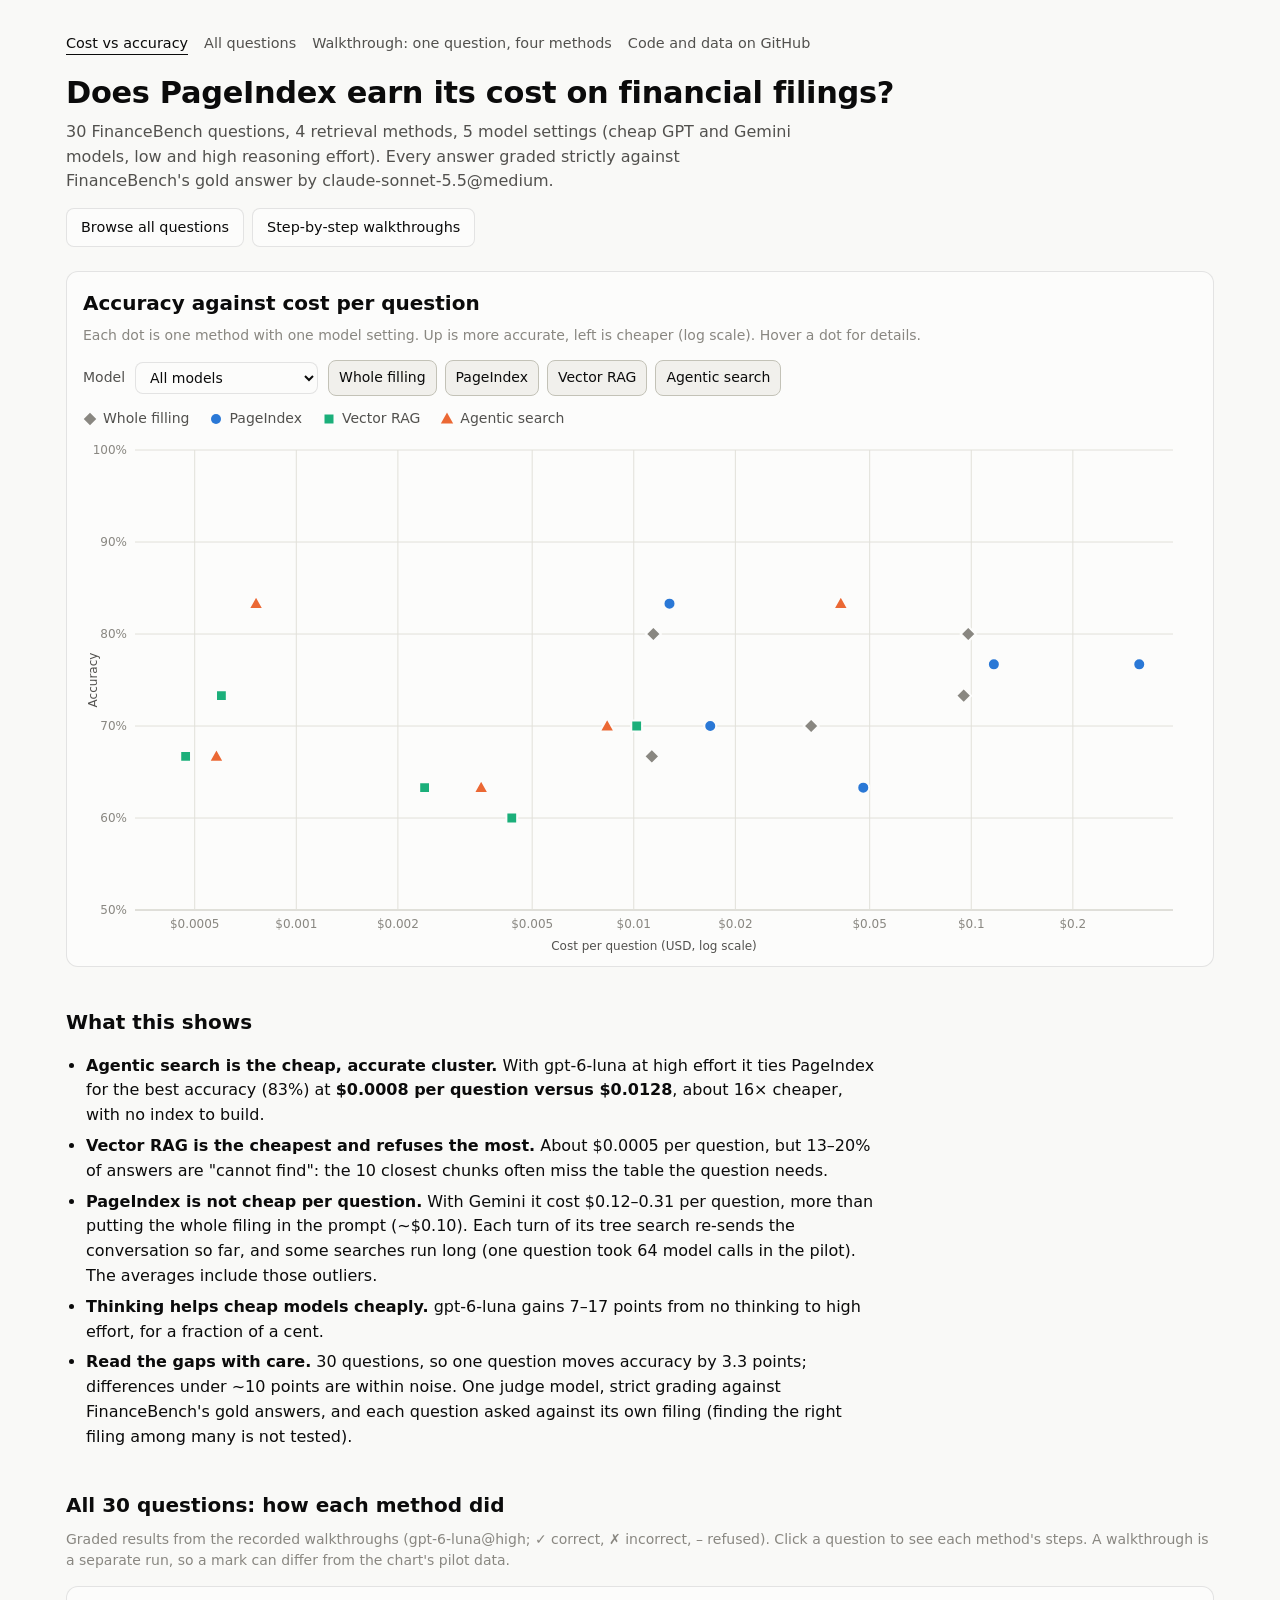
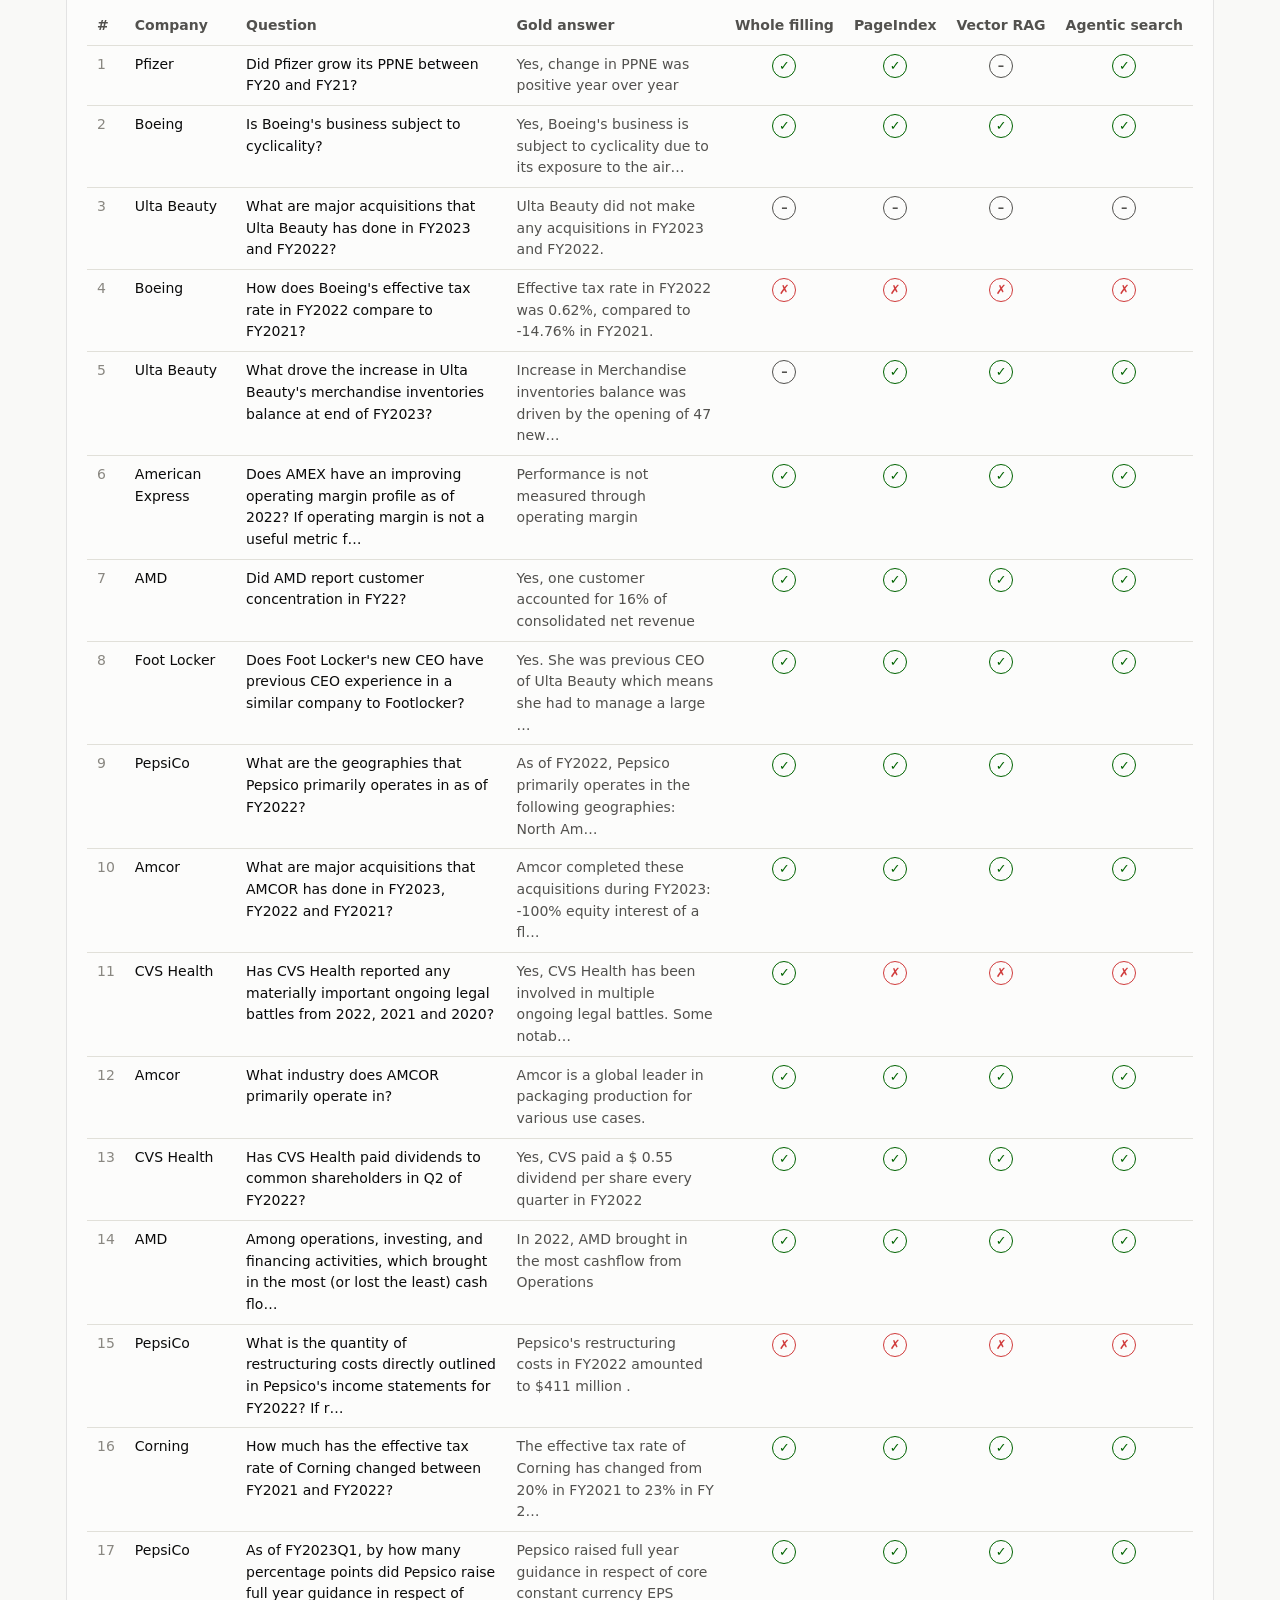
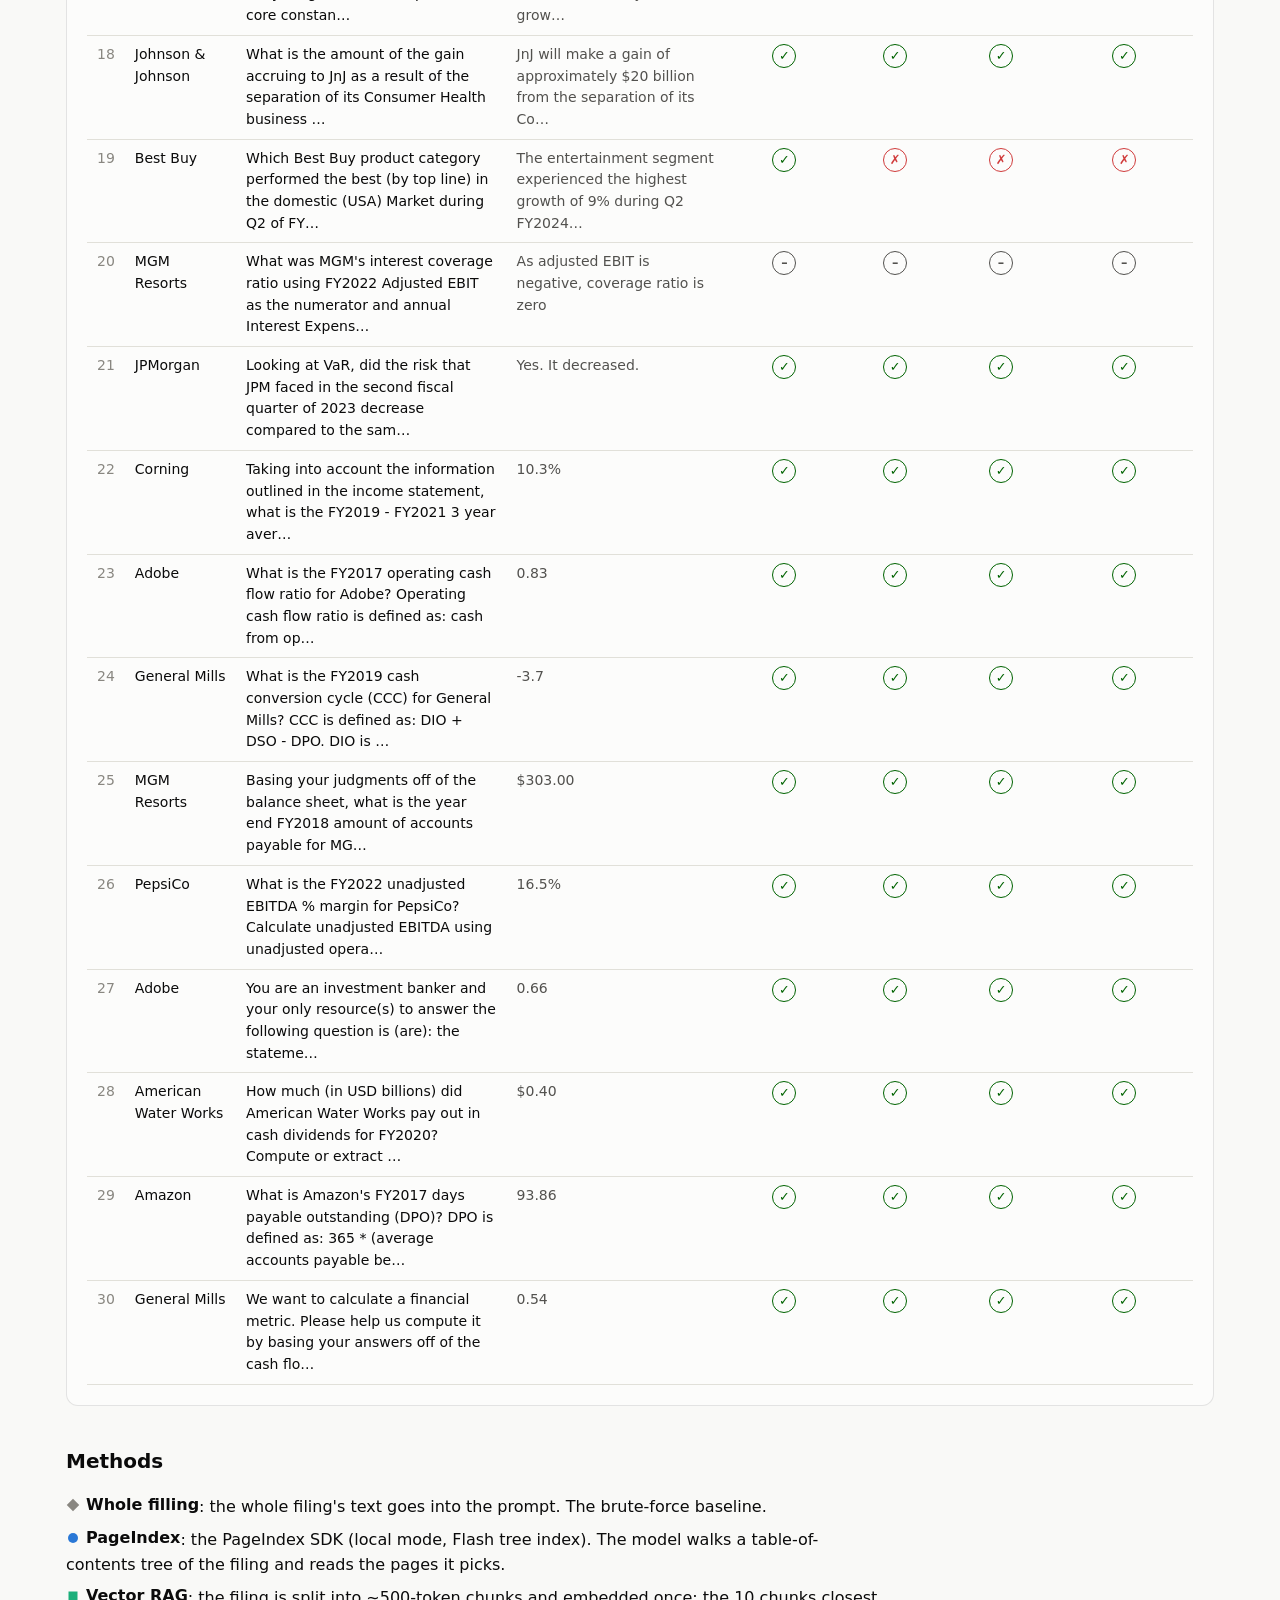
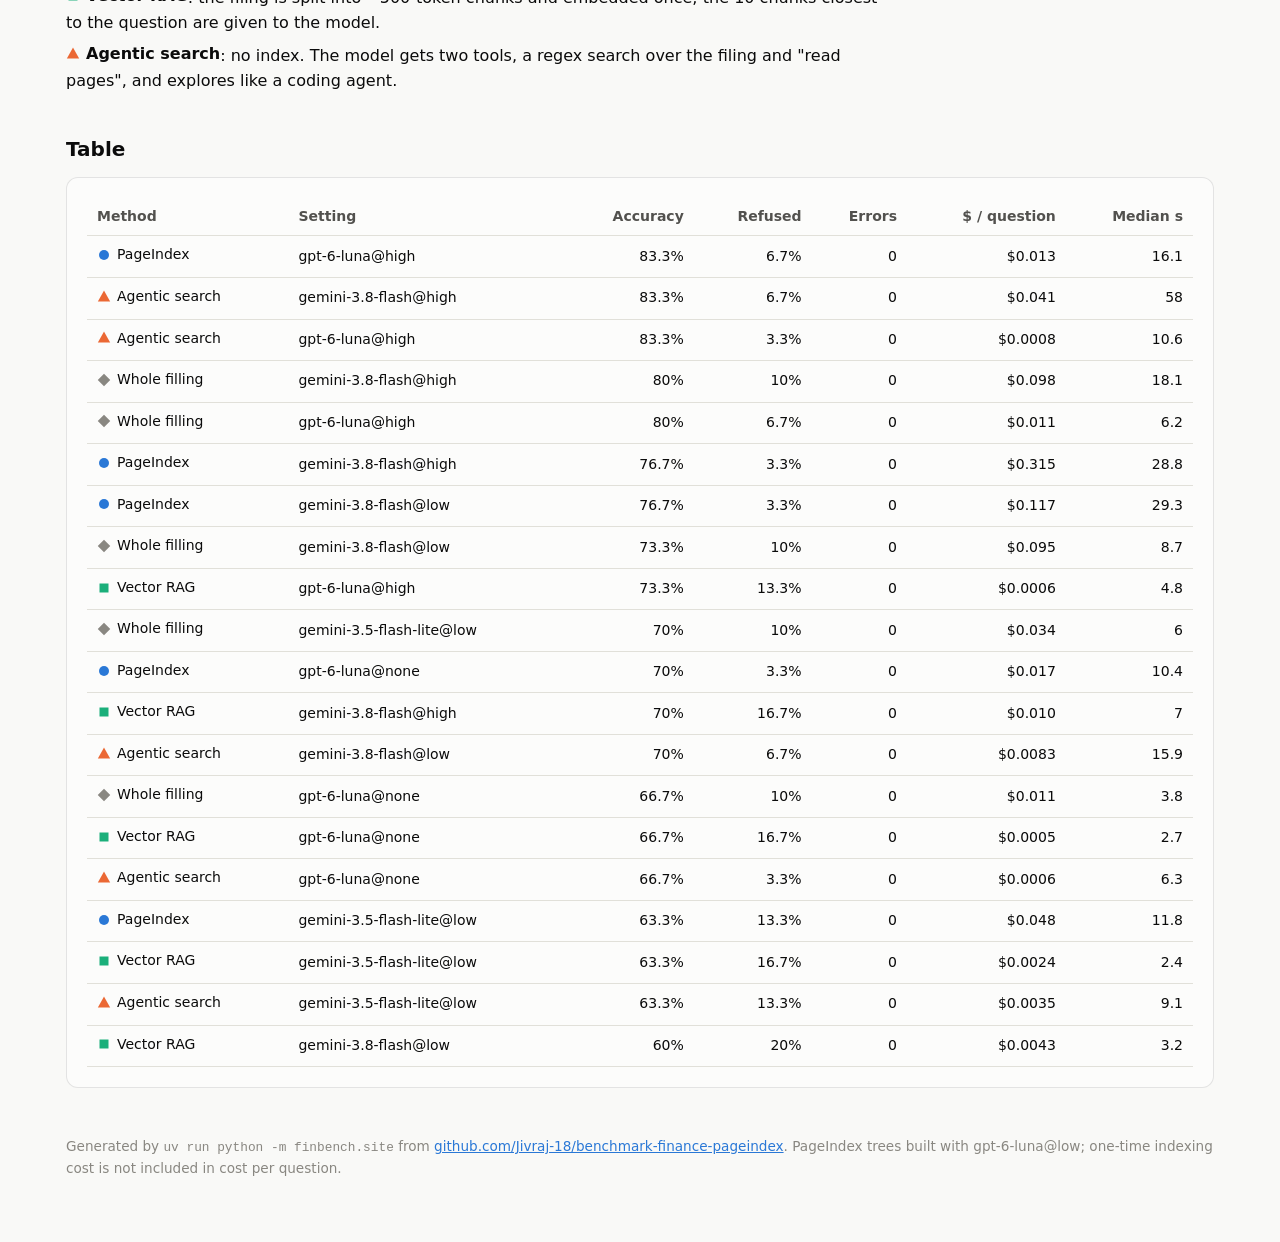
==== commit 5ecd40bb: "Add model filter controls and enforce method order across pages Co-authored-by: Jivraj-18 <123666967" ====
--- a/docs/index.html
+++ b/docs/index.html
@@ -8,6 +8,15 @@
 <link rel="stylesheet" href="style.css">
 <style>
   .chart-card { padding: 16px 16px 8px; }
+  .filters { display: flex; flex-wrap: wrap; gap: 10px; align-items: center; margin: 10px 0 12px; }
+  .filters label { color: var(--ink-2); font-size: 0.875rem; }
+  .filters select, .filters button {
+    font: inherit; font-size: 0.875rem; border-radius: 8px; border: 1px solid var(--border);
+    background: var(--surface); color: var(--ink); padding: 6px 10px;
+  }
+  .method-buttons { display: flex; flex-wrap: wrap; gap: 8px; }
+  .filters button { cursor: pointer; }
+  .filters button.active { background: var(--code-bg); border-color: var(--axis); }
   .legend { display: flex; flex-wrap: wrap; gap: 8px 20px; margin: 0 0 8px; font-size: 0.875rem; color: var(--ink-2); }
   #chart { width: 100%; height: auto; display: block; overflow: visible; }
   #chart text { fill: var(--muted); font-size: 12px; font-variant-numeric: tabular-nums; }
@@ -62,6 +71,11 @@
   <section class="card chart-card" aria-labelledby="chart-title">
     <h2 id="chart-title" style="margin-top:0">Accuracy against cost per question</h2>
     <p class="small muted" style="margin-top:-6px">Each dot is one method with one model setting. Up is more accurate, left is cheaper (log scale). Hover a dot for details.</p>
+    <div class="filters">
+      <label for="model-filter">Model</label>
+      <select id="model-filter" aria-label="Select model"></select>
+      <div class="method-buttons" id="method-filters" aria-label="Select methods"></div>
+    </div>
     <div class="legend" id="legend"></div>
     <svg id="chart" role="img" aria-labelledby="chart-title"></svg>
   </section>
@@ -89,7 +103,7 @@
     <table class="data questions" id="qtable">
       <thead><tr>
         <th>#</th><th>Company</th><th>Question</th><th>Gold answer</th>
-        <th class="center">PageIndex</th><th class="center">Vector RAG</th><th class="center">Whole filing</th><th class="center">Agentic search</th>
+        <th class="center">Whole filling</th><th class="center">PageIndex</th><th class="center">Vector RAG</th><th class="center">Agentic search</th>
       </tr></thead>
       <tbody></tbody>
     </table>
@@ -97,9 +111,9 @@
 
   <h2>Methods</h2>
   <ul class="findings" style="list-style:none;padding-left:0">
+    <li><span class="key" data-method="full-context"></span>: the whole filing's text goes into the prompt. The brute-force baseline.</li>
     <li><span class="key" data-method="pageindex"></span>: the PageIndex SDK (local mode, Flash tree index). The model walks a table-of-contents tree of the filing and reads the pages it picks.</li>
     <li><span class="key" data-method="vector-rag"></span>: the filing is split into ~500-token chunks and embedded once; the 10 chunks closest to the question are given to the model.</li>
-    <li><span class="key" data-method="full-context"></span>: the whole filing's text goes into the prompt. The brute-force baseline.</li>
     <li><span class="key" data-method="agentic-search"></span>: no index. The model gets two tools, a regex search over the filing and "read pages", and explores like a coding agent.</li>
   </ul>
 
@@ -123,13 +137,24 @@
 <script id="data" type="application/json">{"meta": {"questions": 30, "settings": ["gpt-6-luna@none", "gpt-6-luna@high", "gemini-3.5-flash-lite@low", "gemini-3.8-flash@low", "gemini-3.8-flash@high"], "methods": ["pageindex", "vector-rag", "full-context", "agentic-search"], "judge": "claude-sonnet-5.5@medium", "index_model": "gpt-6-luna@low", "config": "gpt-6-luna@high", "start": "financebench_id_04103", "repo": "https://github.com/Jivraj-18/benchmark-finance-pageindex"}, "cells": [{"method": "agentic-search", "config": "gemini-3.5-flash-lite@low", "family": "google", "questions": 30, "errors": 0, "accuracy_pct": 63.3, "refusal_pct": 13.3, "cost_per_q_usd": 0.00353, "median_seconds": 9.1}, {"method": "agentic-search", "config": "gemini-3.8-flash@high", "family": "google", "questions": 30, "errors": 0, "accuracy_pct": 83.3, "refusal_pct": 6.7, "cost_per_q_usd": 0.04106, "median_seconds": 58.0}, {"method": "agentic-search", "config": "gemini-3.8-flash@low", "family": "google", "questions": 30, "errors": 0, "accuracy_pct": 70.0, "refusal_pct": 6.7, "cost_per_q_usd": 0.00834, "median_seconds": 15.9}, {"method": "agentic-search", "config": "gpt-6-luna@high", "family": "openai", "questions": 30, "errors": 0, "accuracy_pct": 83.3, "refusal_pct": 3.3, "cost_per_q_usd": 0.00076, "median_seconds": 10.6}, {"method": "agentic-search", "config": "gpt-6-luna@none", "family": "openai", "questions": 30, "errors": 0, "accuracy_pct": 66.7, "refusal_pct": 3.3, "cost_per_q_usd": 0.00058, "median_seconds": 6.3}, {"method": "full-context", "config": "gemini-3.5-flash-lite@low", "family": "google", "questions": 30, "errors": 0, "accuracy_pct": 70.0, "refusal_pct": 10.0, "cost_per_q_usd": 0.03354, "median_seconds": 6.0}, {"method": "full-context", "config": "gemini-3.8-flash@high", "family": "google", "questions": 30, "errors": 0, "accuracy_pct": 80.0, "refusal_pct": 10.0, "cost_per_q_usd": 0.09795, "median_seconds": 18.1}, {"method": "full-context", "config": "gemini-3.8-flash@low", "family": "google", "questions": 30, "errors": 0, "accuracy_pct": 73.3, "refusal_pct": 10.0, "cost_per_q_usd": 0.09497, "median_seconds": 8.7}, {"method": "full-context", "config": "gpt-6-luna@high", "family": "openai", "questions": 30, "errors": 0, "accuracy_pct": 80.0, "refusal_pct": 6.7, "cost_per_q_usd": 0.01143, "median_seconds": 6.2}, {"method": "full-context", "config": "gpt-6-luna@none", "family": "openai", "questions": 30, "errors": 0, "accuracy_pct": 66.7, "refusal_pct": 10.0, "cost_per_q_usd": 0.01131, "median_seconds": 3.8}, {"method": "pageindex", "config": "gemini-3.5-flash-lite@low", "family": "google", "questions": 30, "errors": 0, "accuracy_pct": 63.3, "refusal_pct": 13.3, "cost_per_q_usd": 0.04786, "median_seconds": 11.8}, {"method": "pageindex", "config": "gemini-3.8-flash@high", "family": "google", "questions": 30, "errors": 0, "accuracy_pct": 76.7, "refusal_pct": 3.3, "cost_per_q_usd": 0.31461, "median_seconds": 28.8}, {"method": "pageindex", "config": "gemini-3.8-flash@low", "family": "google", "questions": 30, "errors": 0, "accuracy_pct": 76.7, "refusal_pct": 3.3, "cost_per_q_usd": 0.11668, "median_seconds": 29.3}, {"method": "pageindex", "config": "gpt-6-luna@high", "family": "openai", "questions": 30, "errors": 0, "accuracy_pct": 83.3, "refusal_pct": 6.7, "cost_per_q_usd": 0.01276, "median_seconds": 16.1}, {"method": "pageindex", "config": "gpt-6-luna@none", "family": "openai", "questions": 30, "errors": 0, "accuracy_pct": 70.0, "refusal_pct": 3.3, "cost_per_q_usd": 0.01685, "median_seconds": 10.4}, {"method": "vector-rag", "config": "gemini-3.5-flash-lite@low", "family": "google", "questions": 30, "errors": 0, "accuracy_pct": 63.3, "refusal_pct": 16.7, "cost_per_q_usd": 0.0024, "median_seconds": 2.4}, {"method": "vector-rag", "config": "gemini-3.8-flash@high", "family": "google", "questions": 30, "errors": 0, "accuracy_pct": 70.0, "refusal_pct": 16.7, "cost_per_q_usd": 0.0102, "median_seconds": 7.0}, {"method": "vector-rag", "config": "gemini-3.8-flash@low", "family": "google", "questions": 30, "errors": 0, "accuracy_pct": 60.0, "refusal_pct": 20.0, "cost_per_q_usd": 0.00435, "median_seconds": 3.2}, {"method": "vector-rag", "config": "gpt-6-luna@high", "family": "openai", "questions": 30, "errors": 0, "accuracy_pct": 73.3, "refusal_pct": 13.3, "cost_per_q_usd": 0.0006, "median_seconds": 4.8}, {"method": "vector-rag", "config": "gpt-6-luna@none", "family": "openai", "questions": 30, "errors": 0, "accuracy_pct": 66.7, "refusal_pct": 16.7, "cost_per_q_usd": 0.00047, "median_seconds": 2.7}], "questions": [{"n": 1, "id": "financebench_id_00302", "company": "Pfizer", "question": "Did Pfizer grow its PPNE between FY20 and FY21?", "gold": "Yes, change in PPNE was positive year over year", "results": {"pageindex": {"verdict": "correct", "cost": 0.01127864}, "vector-rag": {"verdict": "refusal", "cost": 0.00010635}, "full-context": {"verdict": "correct", "cost": 0.00162533}, "agentic-search": {"verdict": "correct", "cost": 0.00053846}}}, {"n": 2, "id": "financebench_id_00464", "company": "Boeing", "question": "Is Boeing's business subject to cyclicality?", "gold": "Yes, Boeing's business is subject to cyclicality due to its exposure to the airline industry which is a cyclical industry.", "results": {"pageindex": {"verdict": "correct", "cost": 0.028310000000000023}, "vector-rag": {"verdict": "correct", "cost": 0.00042097}, "full-context": {"verdict": "correct", "cost": 0.0112051}, "agentic-search": {"verdict": "correct", "cost": 0.0004536}}}, {"n": 3, "id": "financebench_id_00521", "company": "Ulta Beauty", "question": "What are major acquisitions that Ulta Beauty has done in FY2023 and FY2022?", "gold": "Ulta Beauty did not make any acquisitions in FY2023 and FY2022.", "results": {"pageindex": {"verdict": "refusal", "cost": 0.015659040000000003}, "vector-rag": {"verdict": "refusal", "cost": 0.00010037}, "full-context": {"verdict": "refusal", "cost": 0.0012040899999999999}, "agentic-search": {"verdict": "refusal", "cost": 0.00116418}}}, {"n": 4, "id": "financebench_id_00585", "company": "Boeing", "question": "How does Boeing's effective tax rate in FY2022 compare to FY2021?", "gold": "Effective tax rate in FY2022 was 0.62%, compared to  -14.76% in FY2021.", "results": {"pageindex": {"verdict": "incorrect", "cost": 0.02698952000000002}, "vector-rag": {"verdict": "incorrect", "cost": 0.00065061}, "full-context": {"verdict": "incorrect", "cost": 0.011230400000000001}, "agentic-search": {"verdict": "incorrect", "cost": 0.000379}}}, {"n": 5, "id": "financebench_id_00603", "company": "Ulta Beauty", "question": "What drove the increase in Ulta Beauty's merchandise inventories balance at end of FY2023?", "gold": "Increase in Merchandise inventories balance was driven by the opening of 47 new stores. The answer here assumes FY2023 refers to the 12 months ended on January 28, 2023 (although the company refers to this period as its fiscal 2022.", "results": {"pageindex": {"verdict": "correct", "cost": 0.00826704}, "vector-rag": {"verdict": "correct", "cost": 0.000573}, "full-context": {"verdict": "refusal", "cost": 0.0006589}, "agentic-search": {"verdict": "correct", "cost": 0.00110918}}}, {"n": 6, "id": "financebench_id_00723", "company": "American Express", "question": "Does AMEX have an improving operating margin profile as of 2022? If operating margin is not a useful metric for a company like this, then state that and explain why.", "gold": "Performance is not measured through operating margin", "results": {"pageindex": {"verdict": "correct", "cost": 0.057413920000000014}, "vector-rag": {"verdict": "correct", "cost": 0.00097078}, "full-context": {"verdict": "correct", "cost": 0.017994600000000003}, "agentic-search": {"verdict": "correct", "cost": 0.0016646699999999998}}}, {"n": 7, "id": "financebench_id_00757", "company": "AMD", "question": "Did AMD report customer concentration in FY22?", "gold": "Yes, one customer accounted for 16% of consolidated net revenue", "results": {"pageindex": {"verdict": "correct", "cost": 0.019760640000000003}, "vector-rag": {"verdict": "correct", "cost": 0.00047797}, "full-context": {"verdict": "correct", "cost": 0.0088415}, "agentic-search": {"verdict": "correct", "cost": 0.00027670000000000006}}}, {"n": 8, "id": "financebench_id_00839", "company": "Foot Locker", "question": "Does Foot Locker's new CEO have previous CEO experience in a similar company to Footlocker?", "gold": "Yes. She was previous CEO of Ulta Beauty which means she had to manage a large retail company that has brick and mortar + online business. So yes she was a CEO in a similar company to Foot Locker before this.", "results": {"pageindex": {"verdict": "correct", "cost": 0.009111359999999995}, "vector-rag": {"verdict": "correct", "cost": 0.00045704000000000003}, "full-context": {"verdict": "correct", "cost": 0.0018433000000000002}, "agentic-search": {"verdict": "correct", "cost": 0.0005250900000000001}}}, {"n": 9, "id": "financebench_id_01009", "company": "PepsiCo", "question": "What are the geographies that Pepsico primarily operates in as of FY2022?", "gold": "As of FY2022, Pepsico primarily operates in the following geographies: North America, Latin America, Europe, Africa, Middle East, South Asia, Asia Pacific, Australia, New Zealand and China.", "results": {"pageindex": {"verdict": "correct", "cost": 0.04220751999999997}, "vector-rag": {"verdict": "correct", "cost": 0.00057844}, "full-context": {"verdict": "correct", "cost": 0.026238400000000002}, "agentic-search": {"verdict": "correct", "cost": 0.0005655100000000001}}}, {"n": 10, "id": "financebench_id_01079", "company": "Amcor", "question": "What are major acquisitions that AMCOR has done in FY2023, FY2022 and FY2021?", "gold": "Amcor completed these acquisitions during FY2023:\n-100% equity interest of a flexibles manufacturing company in the Czech Republic\n- 100% equity interest in a medical device packaging manufacturing site in\nShanghai, China.\n-acquisition of a New Zealand-based leading manufacturer of state-of-the-art, automated protein\npackaging machines.", "results": {"pageindex": {"verdict": "correct", "cost": 0.02238504000000001}, "vector-rag": {"verdict": "correct", "cost": 0.00074836}, "full-context": {"verdict": "correct", "cost": 0.0107416}, "agentic-search": {"verdict": "correct", "cost": 0.0014465900000000002}}}, {"n": 11, "id": "financebench_id_01107", "company": "CVS Health", "question": "Has CVS Health reported any materially important ongoing legal battles from 2022, 2021 and 2020?", "gold": "Yes, CVS Health has been involved in multiple ongoing legal battles. Some notable legal dispute areas for CVS are: (1) usual and customary pricing litigation: where it's claimed that CVS\u00e2\u0080\u0099s retail pharmacies overcharged for prescription drugs; (2) PBM litigation and investigations: where it's claimed that that rebate agreements between the drug manufacturers and PBMs caused inflated prices for certain drug products; and (3) controlled substances litigation: legal matters around opioids for which CVS has agreed to pay up to $4.3 billion to claimants in remediation and $625 million to attorneys and fees", "results": {"pageindex": {"verdict": "incorrect", "cost": 0.06273296000000005}, "vector-rag": {"verdict": "incorrect", "cost": 0.00063918}, "full-context": {"verdict": "correct", "cost": 0.0023293599999999995}, "agentic-search": {"verdict": "incorrect", "cost": 0.00430006}}}, {"n": 12, "id": "financebench_id_01148", "company": "Amcor", "question": "What industry does AMCOR primarily operate in?", "gold": "Amcor is a global leader in packaging production for various use cases.", "results": {"pageindex": {"verdict": "correct", "cost": 0.021094560000000005}, "vector-rag": {"verdict": "correct", "cost": 0.00035687}, "full-context": {"verdict": "correct", "cost": 0.010504800000000002}, "agentic-search": {"verdict": "correct", "cost": 0.00041492000000000005}}}, {"n": 13, "id": "financebench_id_01244", "company": "CVS Health", "question": "Has CVS Health paid dividends to common shareholders in Q2 of FY2022?", "gold": "Yes, CVS paid a $ 0.55 dividend per share every quarter in FY2022", "results": {"pageindex": {"verdict": "correct", "cost": 0.06202128000000001}, "vector-rag": {"verdict": "correct", "cost": 0.00053158}, "full-context": {"verdict": "correct", "cost": 0.017734200000000002}, "agentic-search": {"verdict": "correct", "cost": 0.0014546700000000001}}}, {"n": 14, "id": "financebench_id_01279", "company": "AMD", "question": "Among operations, investing, and financing activities, which brought in the most (or lost the least) cash flow for AMD in FY22?", "gold": "In 2022, AMD brought in the most cashflow from Operations", "results": {"pageindex": {"verdict": "correct", "cost": 0.03872007999999998}, "vector-rag": {"verdict": "correct", "cost": 0.00053034}, "full-context": {"verdict": "correct", "cost": 0.008879399999999999}, "agentic-search": {"verdict": "correct", "cost": 0.0005045}}}, {"n": 15, "id": "financebench_id_01328", "company": "PepsiCo", "question": "What is the quantity of restructuring costs directly outlined in Pepsico's income statements for FY2022? If restructuring costs are not explicitly outlined then state 0.", "gold": "Pepsico's restructuring costs in FY2022 amounted to $411 million .", "results": {"pageindex": {"verdict": "incorrect", "cost": 0.04118472000000002}, "vector-rag": {"verdict": "incorrect", "cost": 0.00055629}, "full-context": {"verdict": "incorrect", "cost": 0.026193900000000003}, "agentic-search": {"verdict": "incorrect", "cost": 0.00120859}}}, {"n": 16, "id": "financebench_id_01346", "company": "Corning", "question": "How much has the effective tax rate of Corning changed between FY2021 and FY2022?", "gold": "The effective tax rate of Corning has changed from 20% in FY2021 to 23% in FY 2022.", "results": {"pageindex": {"verdict": "correct", "cost": 0.006540159999999999}, "vector-rag": {"verdict": "correct", "cost": 0.0004869}, "full-context": {"verdict": "correct", "cost": 0.0104618}, "agentic-search": {"verdict": "correct", "cost": 0.0004956}}}, {"n": 17, "id": "financebench_id_01476", "company": "PepsiCo", "question": "As of FY2023Q1, by how many percentage points did Pepsico raise full year guidance in respect of core constant currency EPS growth?", "gold": "Pepsico raised full year guidance in respect of core constant currency EPS growth by 1 percentage point.", "results": {"pageindex": {"verdict": "correct", "cost": 0.0102612}, "vector-rag": {"verdict": "correct", "cost": 0.0005115}, "full-context": {"verdict": "correct", "cost": 0.0009626}, "agentic-search": {"verdict": "correct", "cost": 0.0004111}}}, {"n": 18, "id": "financebench_id_01490", "company": "Johnson & Johnson", "question": "What is the amount of the gain accruing to JnJ as a result of the separation of its Consumer Health business segment, as of August 30, 2023?", "gold": "JnJ will make a gain of approximately $20 billion from the separation of its Consumer Health business segment.", "results": {"pageindex": {"verdict": "correct", "cost": 0.00873384}, "vector-rag": {"verdict": "correct", "cost": 0.00045198000000000005}, "full-context": {"verdict": "correct", "cost": 0.0017125}, "agentic-search": {"verdict": "correct", "cost": 0.00079317}}}, {"n": 19, "id": "financebench_id_01902", "company": "Best Buy", "question": "Which Best Buy product category performed the best (by top line) in the domestic (USA) Market during Q2 of FY2024?", "gold": "The entertainment segment experienced the highest growth of 9% during Q2 FY2024, primarily from gaming division.", "results": {"pageindex": {"verdict": "incorrect", "cost": 0.011589440000000001}, "vector-rag": {"verdict": "incorrect", "cost": 0.00074934}, "full-context": {"verdict": "correct", "cost": 0.0025874}, "agentic-search": {"verdict": "incorrect", "cost": 0.00038099}}}, {"n": 20, "id": "financebench_id_01911", "company": "MGM Resorts", "question": "What was MGM's interest coverage ratio using FY2022 Adjusted EBIT as the numerator and annual Interest Expense as the denominator?", "gold": "As adjusted EBIT is negative, coverage ratio is zero", "results": {"pageindex": {"verdict": "refusal", "cost": 0.014569119999999996}, "vector-rag": {"verdict": "refusal", "cost": 0.00059478}, "full-context": {"verdict": "refusal", "cost": 0.0013892}, "agentic-search": {"verdict": "refusal", "cost": 0.0011214}}}, {"n": 21, "id": "financebench_id_02049", "company": "JPMorgan", "question": "Looking at VaR, did the risk that JPM faced in the second fiscal quarter of 2023 decrease compared to the same period in the prior year?", "gold": "Yes. It decreased.", "results": {"pageindex": {"verdict": "correct", "cost": 0.06318120000000003}, "vector-rag": {"verdict": "correct", "cost": 0.0005900600000000001}, "full-context": {"verdict": "correct", "cost": 0.019080299999999998}, "agentic-search": {"verdict": "correct", "cost": 0.00056784}}}, {"n": 22, "id": "financebench_id_02981", "company": "Corning", "question": "Taking into account the information outlined in the income statement, what is the FY2019 - FY2021 3 year average unadjusted operating income % margin for Corning? Answer in units of percents and round to one decimal place.", "gold": "10.3%", "results": {"pageindex": {"verdict": "correct", "cost": 0.0103582}, "vector-rag": {"verdict": "correct", "cost": 0.0005859400000000001}, "full-context": {"verdict": "correct", "cost": 0.015156300000000001}, "agentic-search": {"verdict": "correct", "cost": 0.00057843}}}, {"n": 23, "id": "financebench_id_03856", "company": "Adobe", "question": "What is the FY2017 operating cash flow ratio for Adobe? Operating cash flow ratio is defined as: cash from operations / total current liabilities. Round your answer to two decimal places. Please utilize information provided primarily within the balance sheet and the cash flow statement.", "gold": "0.83", "results": {"pageindex": {"verdict": "correct", "cost": 0.027286479999999988}, "vector-rag": {"verdict": "correct", "cost": 0.00056186}, "full-context": {"verdict": "correct", "cost": 0.0086791}, "agentic-search": {"verdict": "correct", "cost": 0.0004981300000000001}}}, {"n": 24, "id": "financebench_id_04103", "company": "General Mills", "question": "What is the FY2019 cash conversion cycle (CCC) for General Mills? CCC is defined as: DIO + DSO - DPO. DIO is defined as: 365 * (average inventory between FY2018 and FY2019) / (FY2019 COGS). DSO is defined as: 365 * (average accounts receivable between FY2018 and FY2019) / (FY2019 Revenue). DPO is defined as: 365 * (average accounts payable between FY2018 and FY2019) / (FY2019 COGS + change in inventory between FY2018 and FY2019). Round your answer to two decimal places. Address the question by using the line items and information shown within the income statement and the balance sheet.", "gold": "-3.7", "results": {"pageindex": {"verdict": "correct", "cost": 0.00906464}, "vector-rag": {"verdict": "correct", "cost": 0.00095617}, "full-context": {"verdict": "correct", "cost": 0.0105403}, "agentic-search": {"verdict": "correct", "cost": 0.0012373400000000002}}}, {"n": 25, "id": "financebench_id_04171", "company": "MGM Resorts", "question": "Basing your judgments off of the balance sheet, what is the year end FY2018 amount of accounts payable for MGM Resorts? Answer in USD millions.", "gold": "$303.00", "results": {"pageindex": {"verdict": "correct", "cost": 0.0019869199999999997}, "vector-rag": {"verdict": "correct", "cost": 0.0006082300000000001}, "full-context": {"verdict": "correct", "cost": 0.0152306}, "agentic-search": {"verdict": "correct", "cost": 0.0004365}}}, {"n": 26, "id": "financebench_id_04481", "company": "PepsiCo", "question": "What is the FY2022 unadjusted EBITDA % margin for PepsiCo? Calculate unadjusted EBITDA using unadjusted operating income and D&A (from cash flow statement). Give a response to the question by relying on the details shown in the statement of cash flows and the P&L statement.", "gold": "16.5%", "results": {"pageindex": {"verdict": "correct", "cost": 0.03904576000000001}, "vector-rag": {"verdict": "correct", "cost": 0.0005200599999999999}, "full-context": {"verdict": "correct", "cost": 0.0261977}, "agentic-search": {"verdict": "correct", "cost": 0.0007472000000000001}}}, {"n": 27, "id": "financebench_id_04735", "company": "Adobe", "question": "You are an investment banker and your only resource(s) to answer the following question is (are): the statement of financial position and the cash flow statement. Here's the question: what is the FY2015 operating cash flow ratio for Adobe? Operating cash flow ratio is defined as: cash from operations / total current liabilities. Round your answer to two decimal places.", "gold": "0.66", "results": {"pageindex": {"verdict": "correct", "cost": 0.021715560000000002}, "vector-rag": {"verdict": "correct", "cost": 0.00059229}, "full-context": {"verdict": "correct", "cost": 0.0094486}, "agentic-search": {"verdict": "correct", "cost": 0.00049827}}}, {"n": 28, "id": "financebench_id_05718", "company": "American Water Works", "question": "How much (in USD billions) did American Water Works pay out in cash dividends for FY2020? Compute or extract the answer by primarily using the details outlined in the statement of cash flows.", "gold": "$0.40", "results": {"pageindex": {"verdict": "correct", "cost": 0.008815800000000004}, "vector-rag": {"verdict": "correct", "cost": 0.0022621699999999995}, "full-context": {"verdict": "correct", "cost": 0.0130845}, "agentic-search": {"verdict": "correct", "cost": 0.0004908}}}, {"n": 29, "id": "financebench_id_06655", "company": "Amazon", "question": "What is Amazon's FY2017 days payable outstanding (DPO)? DPO is defined as: 365 * (average accounts payable between FY2016 and FY2017) / (FY2017 COGS + change in inventory between FY2016 and FY2017). Round your answer to two decimal places. Address the question by using the line items and information shown within the balance sheet and the P&L statement.", "gold": "93.86", "results": {"pageindex": {"verdict": "correct", "cost": 0.0009911}, "vector-rag": {"verdict": "correct", "cost": 0.00062868}, "full-context": {"verdict": "correct", "cost": 0.0066275}, "agentic-search": {"verdict": "correct", "cost": 0.00068994}}}, {"n": 30, "id": "financebench_id_10136", "company": "General Mills", "question": "We want to calculate a financial metric. Please help us compute it by basing your answers off of the cash flow statement and the income statement. Here's the question: what is the FY2022 retention ratio (using total cash dividends paid and net income attributable to shareholders) for General Mills? Round answer to two decimal places.", "gold": "0.54", "results": {"pageindex": {"verdict": "correct", "cost": 0.020491240000000008}, "vector-rag": {"verdict": "correct", "cost": 0.00071158}, "full-context": {"verdict": "correct", "cost": 0.0093306}, "agentic-search": {"verdict": "correct", "cost": 0.00098342}}}]}</script>
 <script>
 const { meta, cells, questions } = JSON.parse(document.getElementById("data").textContent);
-const LABELS = { "pageindex": "PageIndex", "vector-rag": "Vector RAG", "full-context": "Whole filing", "agentic-search": "Agentic search" };
+const METHOD_ORDER = ["full-context", "pageindex", "vector-rag", "agentic-search"];
+const LABELS = { "full-context": "Whole filling", "pageindex": "PageIndex", "vector-rag": "Vector RAG", "agentic-search": "Agentic search" };
 const SHAPES = { "pageindex": "circle", "vector-rag": "square", "full-context": "diamond", "agentic-search": "triangle" };
 const fmtCost = c => c >= 0.01 ? "$" + c.toFixed(3) : "$" + c.toFixed(4);
+const orderedMethods = METHOD_ORDER.filter(m => meta.methods.includes(m));
+const methodRank = Object.fromEntries(orderedMethods.map((m, i) => [m, i]));
+const orderedCells = [...cells].sort((a, b) =>
+  (methodRank[a.method] ?? 99) - (methodRank[b.method] ?? 99) || a.config.localeCompare(b.config)
+);
+const modelNames = [...new Set(orderedCells.map(c => c.config.split("@")[0]))];
+const modelFilter = document.getElementById("model-filter");
+const methodFilters = document.getElementById("method-filters");
+let activeModel = "";
+const activeMethods = new Set(orderedMethods);
 
 document.getElementById("repo-link").href = meta.repo;
 document.getElementById("subtitle").textContent =
-  `${meta.questions} FinanceBench questions, ${meta.methods.length} retrieval methods, ${meta.settings.length} model settings ` +
+  `${meta.questions} FinanceBench questions, ${orderedMethods.length} retrieval methods, ${meta.settings.length} model settings ` +
   `(cheap GPT and Gemini models, low and high reasoning effort). Every answer graded strictly against FinanceBench's ` +
   `gold answer by ${meta.judge}.`;
 document.getElementById("footer").innerHTML =
@@ -149,19 +174,47 @@
 document.querySelectorAll(".key[data-method]").forEach(el => {
   el.innerHTML = keySvg(el.dataset.method) + `<b>${LABELS[el.dataset.method]}</b>`;
 });
-document.getElementById("legend").innerHTML =
-  meta.methods.map(m => `<span class="key">${keySvg(m)}${LABELS[m]}</span>`).join("");
+function methodButtons() {
+  methodFilters.innerHTML = orderedMethods.map(m =>
+    `<button type="button" data-method="${m}" class="${activeMethods.has(m) ? "active" : ""}" aria-pressed="${activeMethods.has(m)}">${LABELS[m]}</button>`
+  ).join("");
+}
+function legend() {
+  const visible = orderedMethods.filter(m => activeMethods.has(m));
+  document.getElementById("legend").innerHTML = visible.map(m => `<span class="key">${keySvg(m)}${LABELS[m]}</span>`).join("");
+}
+modelFilter.innerHTML =
+  `<option value="">All models</option>` + modelNames.map(model => `<option value="${model}">${model}</option>`).join("");
+modelFilter.addEventListener("change", () => { activeModel = modelFilter.value; draw(); });
+methodFilters.addEventListener("click", e => {
+  const m = e.target?.dataset?.method;
+  if (!m) return;
+  if (activeMethods.has(m)) {
+    if (activeMethods.size === 1) return;
+    activeMethods.delete(m);
+  } else activeMethods.add(m);
+  methodButtons();
+  draw();
+});
+methodButtons();
+legend();
 
 // ---- chart
 const svg = document.getElementById("chart");
 const tip = document.getElementById("tip");
 function draw() {
+  const filtered = orderedCells.filter(c => (!activeModel || c.config.startsWith(`${activeModel}@`)) && activeMethods.has(c.method));
+  legend();
+  if (!filtered.length) {
+    svg.innerHTML = `<text x="14" y="26">No data for this filter.</text>`;
+    return;
+  }
   const W = Math.max(svg.parentElement.clientWidth - 32, 300), H = Math.round(Math.min(520, Math.max(340, W * 0.55)));
   const M = { top: 12, right: 24, bottom: 48, left: 52 };
   svg.setAttribute("viewBox", `0 0 ${W} ${H}`);
-  const costs = cells.map(c => c.cost_per_q_usd).filter(c => c > 0);
+  const costs = filtered.map(c => c.cost_per_q_usd).filter(c => c > 0);
   const lo = Math.log10(Math.min(...costs)) - 0.15, hi = Math.log10(Math.max(...costs)) + 0.1;
-  const accs = cells.map(c => c.accuracy_pct);
+  const accs = filtered.map(c => c.accuracy_pct);
   const yLo = Math.max(0, Math.floor((Math.min(...accs) - 5) / 10) * 10), yHi = 100;
   const x = c => M.left + (Math.log10(c) - lo) / (hi - lo) * (W - M.left - M.right);
   const y = a => M.top + (yHi - a) / (yHi - yLo) * (H - M.top - M.bottom);
@@ -182,7 +235,7 @@
   s += `<text class="axis-title" x="${(M.left + W - M.right) / 2}" y="${H - 8}" text-anchor="middle">Cost per question (USD, log scale)</text>`;
   s += `<text class="axis-title" transform="translate(14 ${(M.top + H - M.bottom) / 2}) rotate(-90)" text-anchor="middle">Accuracy</text>`;
 
-  cells.forEach((c, i) => {
+  filtered.forEach((c, i) => {
     if (!(c.cost_per_q_usd > 0)) return;
     s += `<g class="dot" tabindex="0" data-i="${i}" transform="translate(${x(c.cost_per_q_usd)} ${y(c.accuracy_pct)})" aria-label="${LABELS[c.method]}, ${c.config}: ${c.accuracy_pct}% at ${fmtCost(c.cost_per_q_usd)} per question">` +
          `<path class="mark" d="${shapePath(SHAPES[c.method], 6)}" fill="var(--${c.method})"/>` +
@@ -191,7 +244,7 @@
   svg.innerHTML = s;
   svg.querySelectorAll("g.dot").forEach(g => {
     const show = ev => {
-      const c = cells[+g.dataset.i];
+      const c = filtered[+g.dataset.i];
       svg.querySelectorAll("g.dot.active").forEach(d => d.classList.remove("active"));
       g.classList.add("active");
       tip.innerHTML = `<div style="margin-bottom:6px">${keySvg(c.method)} <b>${LABELS[c.method]}</b><br><span class="muted">${c.config}</span></div>` +
@@ -216,7 +269,7 @@
 const tbody = document.querySelector("#table tbody");
 let sortKey = "accuracy_pct", sortDir = -1;
 function table() {
-  const rows = [...cells].sort((a, b) => (a[sortKey] > b[sortKey] ? 1 : a[sortKey] < b[sortKey] ? -1 : 0) * sortDir);
+  const rows = [...orderedCells].sort((a, b) => (a[sortKey] > b[sortKey] ? 1 : a[sortKey] < b[sortKey] ? -1 : 0) * sortDir);
   tbody.innerHTML = rows.map(c => `<tr><td><span class="key">${keySvg(c.method)}${LABELS[c.method]}</span></td><td>${c.config}</td>` +
     `<td class="num">${c.accuracy_pct}%</td><td class="num">${c.refusal_pct}%</td><td class="num">${c.errors}</td>` +
     `<td class="num">${c.cost_per_q_usd == null ? "–" : fmtCost(c.cost_per_q_usd)}</td><td class="num">${c.median_seconds ?? "–"}</td></tr>`).join("");
@@ -231,7 +284,7 @@
   `Click a question to see each method's steps. A walkthrough is a separate run, so a mark can differ from the chart's pilot data.`;
 document.querySelector("#qtable tbody").innerHTML = questions.map(q => {
   const href = `walkthrough.html#${q.id}`;
-  const marks = meta.methods.map(m => {
+  const marks = orderedMethods.map(m => {
     const r = q.results[m];
     return r ? `<td class="center"><span class="v ${r.verdict}" title="${LABELS[m]}: ${r.verdict}" aria-label="${LABELS[m]}: ${r.verdict}">${ICONS[r.verdict] || "?"}</span></td>`
              : `<td class="center muted">·</td>`;
